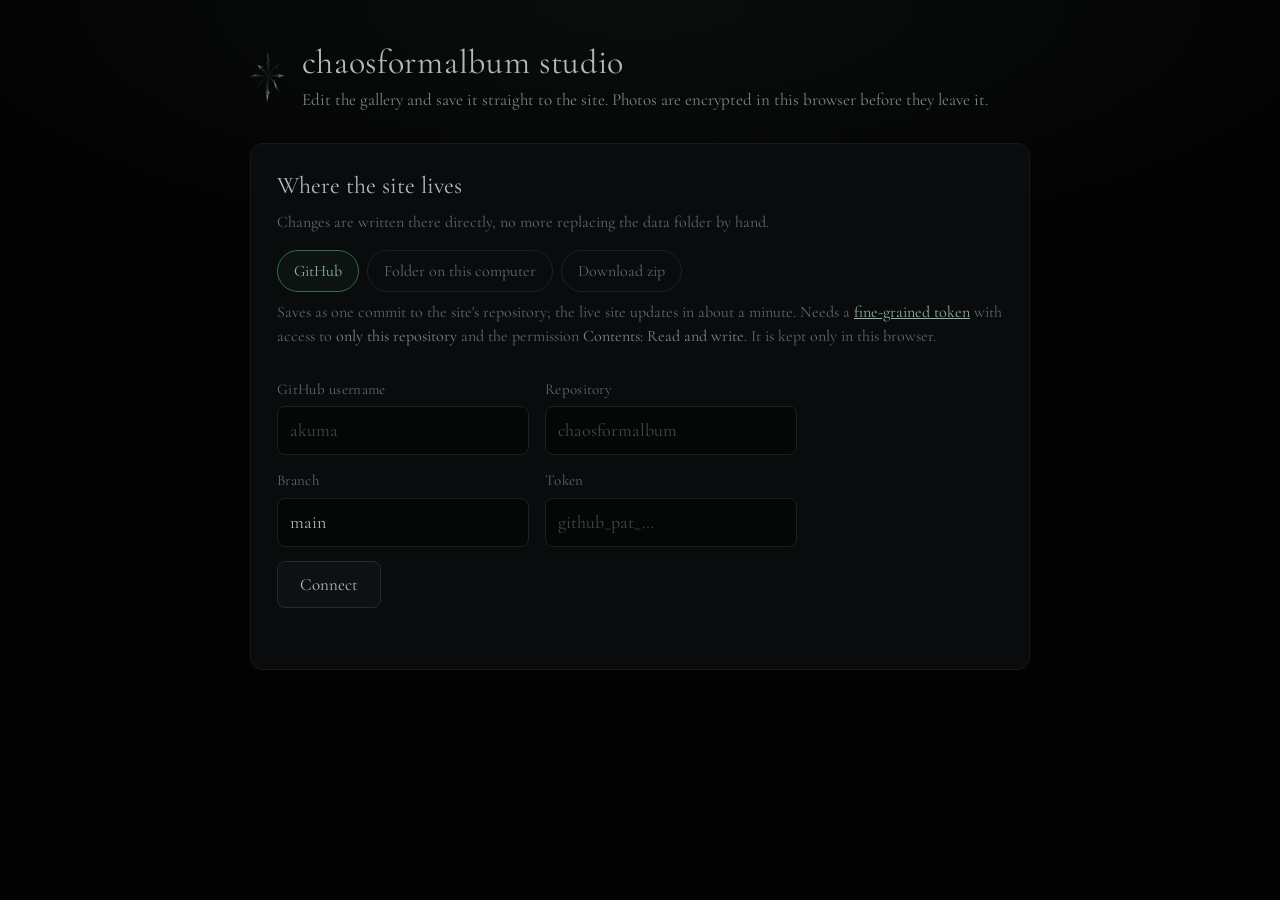
==== tools/builder.html @ 5d789e9f "Add files via upload" ====
<!doctype html>
<html lang="en">
<head>
<meta charset="utf-8">
<meta name="viewport" content="width=device-width, initial-scale=1">
<meta name="robots" content="noindex, nofollow">
<meta name="theme-color" content="#030304">
<title>Studio · chaosformalbum</title>
<link rel="icon" href="../assets/star.svg" type="image/svg+xml">
<!-- site.css нужен только ради шрифта; все цвета конструктора заданы ниже, чтобы фон был тёмным в любом случае -->
<link rel="stylesheet" href="../assets/site.css">
<style>
  :root {
    --void: #030304; --card: #0a0b0c; --card-line: #16181b;
    --field: #050606; --field-line: #1d2023;
    --text: #7f848b; --dim: #62676e; --faint: #44484e; --pale: #b4b8be;
    --moss: #1f4a33; --moss-hi: #2f6b4a; --moss-text: #8fb59e;
    --bad: #b48a8a;
    --serif: "Cormorant Garamond", "Cormorant", "Times New Roman", serif;
    color-scheme: dark;
  }
  *, *::before, *::after { box-sizing: border-box; }
  html { background: var(--void); }
  body {
    margin: 0; padding: 0 16px 140px;
    min-height: 100vh;
    background: radial-gradient(ellipse 80% 40% at 50% 0%, #0b0d0c 0%, var(--void) 70%) var(--void);
    color: var(--text);
    font-family: var(--serif); font-size: 18px; font-weight: 400; line-height: 1.5;
    -webkit-font-smoothing: antialiased;
  }
  button, input, select { font: inherit; color: inherit; }
  [hidden] { display: none !important; }
  .sprite { position: absolute; width: 0; height: 0; overflow: hidden; }
  .wrap { max-width: 780px; margin: 0 auto; }
  a { color: var(--moss-text); }

  .head { display: flex; align-items: center; gap: 16px; padding: 44px 0 30px; }
  .head .star { height: 52px; width: auto; flex: none; }
  h1 { margin: 0; font-weight: 400; font-size: 34px; line-height: 1.1; color: var(--pale); letter-spacing: .02em; }
  .lead { margin: 6px 0 0; font-size: 17px; }

  .step { margin: 0 0 18px; padding: 24px 26px 26px; background: var(--card); border: 1px solid var(--card-line); border-radius: 12px; }
  h2 { display: flex; align-items: center; gap: 12px; margin: 0 0 6px; font-weight: 400; font-size: 24px; color: var(--pale); }
  .num {
    display: inline-grid; place-items: center; flex: none; width: 30px; height: 30px; border-radius: 50%;
    background: rgba(47, 107, 74, .16); border: 1px solid rgba(47, 107, 74, .45); color: var(--moss-text); font-size: 16px; line-height: 1;
  }
  .hint { margin: 0 0 16px; font-size: 16px; color: var(--dim); }
  .hint b { font-weight: 400; color: var(--text); }

  label.f { display: block; font-size: 15px; letter-spacing: .02em; color: var(--dim); margin: 14px 0 6px; }
  input[type=text], input[type=password], select {
    width: 100%; max-width: 380px; padding: 10px 12px;
    background: var(--field); border: 1px solid var(--field-line); border-radius: 8px;
    color: var(--pale); font-size: 18px; transition: border-color .2s, box-shadow .2s;
  }
  select {
    appearance: none; -webkit-appearance: none; cursor: pointer; padding-right: 36px;
    background-image: linear-gradient(45deg, transparent 50%, var(--dim) 50%), linear-gradient(135deg, var(--dim) 50%, transparent 50%);
    background-position: calc(100% - 18px) 55%, calc(100% - 13px) 55%; background-size: 5px 5px; background-repeat: no-repeat;
  }
  input::placeholder { color: var(--faint); }
  input:focus, select:focus { outline: none; border-color: var(--moss-hi); box-shadow: 0 0 0 3px rgba(47, 107, 74, .18); }
  input[type=file] { font-size: 15px; color: var(--dim); max-width: 100%; }
  input[type=file]::file-selector-button {
    margin-right: 12px; padding: 7px 14px; border: 1px solid #24272b; border-radius: 8px;
    background: #0e1011; color: var(--text); font: inherit; cursor: pointer;
  }
  input[type=range] { width: 100%; max-width: 380px; accent-color: var(--moss-hi); }
  .grid2 { display: grid; grid-template-columns: 1fr 1fr; gap: 0 16px; max-width: 520px; }
  .grid2 input { max-width: none; }

  .btn {
    display: inline-block; padding: 10px 22px; border: 1px solid #26292d; border-radius: 8px; background: #0e1011;
    color: var(--pale); font-size: 17px; cursor: pointer; transition: border-color .2s, background .2s;
  }
  .btn:hover { border-color: #3a3e43; background: #131517; }
  .btn:disabled { opacity: .4; cursor: default; }
  .btn--main { background: var(--moss); border-color: var(--moss-hi); color: #d4ded8; }
  .btn--main:hover { background: #24563c; border-color: #3c7f5a; }
  .btn--small { padding: 6px 14px; font-size: 15px; }
  .row { display: flex; gap: 12px; flex-wrap: wrap; align-items: end; margin-top: 14px; }
  .row > .grow { flex: 0 1 380px; min-width: 220px; }
  .row label.f { margin-top: 0; }
  .status { min-height: 1.4em; margin: 12px 0 0; font-size: 16px; color: var(--dim); }
  .status.bad { color: var(--bad); }
  .status.good { color: var(--moss-text); }

  .tabs { display: flex; flex-wrap: wrap; gap: 8px; margin: 4px 0 6px; }
  .tab {
    padding: 8px 16px; border: 1px solid var(--field-line); border-radius: 999px; background: transparent;
    color: var(--dim); font-size: 16px; cursor: pointer;
  }
  .tab[aria-selected="true"] { border-color: var(--moss-hi); color: var(--moss-text); background: rgba(31, 74, 51, .14); }
  .pane { margin-top: 8px; }

  .secret { display: flex; align-items: center; gap: 12px; flex-wrap: wrap; }
  .secret code {
    min-width: 200px; padding: 10px 14px; border: 1px solid var(--field-line); border-radius: 8px; background: var(--field);
    color: var(--pale); font-family: var(--serif); font-size: 20px; letter-spacing: .08em;
  }
  .check { display: inline-flex; align-items: center; gap: 8px; margin-top: 12px; font-size: 15px; color: var(--dim); cursor: pointer; }
  .check input { accent-color: var(--moss-hi); }

  .drop {
    display: grid; place-items: center; min-height: 130px; padding: 20px;
    border: 1px dashed #2a2d31; border-radius: 10px; background: #070808;
    text-align: center; cursor: pointer; color: var(--dim); font-size: 17px;
    transition: border-color .2s, color .2s, background .2s;
  }
  .drop:hover, .drop.is-over { border-color: var(--moss-hi); color: var(--text); background: rgba(31, 74, 51, .08); }
  .drop input { display: none; }

  .list { list-style: none; margin: 8px 0 0; padding: 0; }
  .item { display: grid; grid-template-columns: 72px 1fr auto; gap: 16px; align-items: center; padding: 12px 0; border-bottom: 1px solid #141618; }
  .item:last-child { border-bottom: 0; }
  .item img { width: 72px; height: 72px; object-fit: cover; background: #08090a; display: block; border-radius: 6px; transition: opacity .2s, filter .2s; }
  .item input { max-width: none; }
  .item small { display: block; margin-top: 6px; color: var(--faint); font-size: 14px; }
  .item.is-hidden img { opacity: .3; filter: grayscale(1); }
  .item.is-hidden input { color: var(--faint); }
  .ctrls { display: flex; gap: 6px; }
  .ctrls button {
    width: 36px; height: 36px; padding: 0; border: 1px solid var(--field-line); border-radius: 8px;
    background: #0e1011; color: var(--dim); cursor: pointer; font-size: 15px; line-height: 1;
    display: inline-grid; place-items: center; transition: border-color .2s, color .2s;
  }
  .ctrls button svg { width: 18px; height: 18px; fill: none; stroke: currentColor; stroke-width: 1.5; }
  .ctrls button:hover { border-color: #3a3e43; color: var(--pale); }
  .ctrls button[data-a="vis"][aria-pressed="true"] { color: var(--bad); border-color: #3b2b2b; }
  .ctrls button[data-a="del"]:hover { border-color: #5a3b3b; color: #c49a9a; }
  .ctrls button:disabled { opacity: .25; cursor: default; }
  .empty { margin: 10px 0 0; color: var(--faint); }

  .preview { display: flex; gap: 12px; align-items: center; margin-top: 12px; color: var(--dim); font-size: 15px; }
  .preview img { width: 72px; height: 72px; object-fit: cover; border-radius: 6px; }
  .radios { display: flex; flex-wrap: wrap; gap: 8px 18px; margin-top: 4px; }
  .radios label { display: inline-flex; align-items: center; gap: 8px; cursor: pointer; }
  .radios input { accent-color: var(--moss-hi); }
  .sub { margin-top: 22px; padding-top: 18px; border-top: 1px solid #141618; }
  .sub h3 { margin: 0 0 4px; font-weight: 400; font-size: 19px; color: var(--pale); }

  /* панель сохранения снизу */
  .savebar {
    position: fixed; left: 0; right: 0; bottom: 0; z-index: 50;
    padding: 14px 16px calc(14px + env(safe-area-inset-bottom));
    background: rgba(5, 6, 6, .92); border-top: 1px solid var(--card-line);
    -webkit-backdrop-filter: blur(8px); backdrop-filter: blur(8px);
  }
  .savebar__in { max-width: 780px; margin: 0 auto; display: flex; align-items: center; justify-content: space-between; gap: 16px; }
  .savebar .status { margin: 0; }

  /* проверка скримера */
  .scare { position: fixed; inset: 0; z-index: 100; background: #000; display: none; cursor: pointer; }
  .scare.is-on { display: block; }
  .scare img { width: 100%; height: 100%; object-fit: cover; }

  .fatal { margin: 30vh auto 0; max-width: 34ch; text-align: center; color: var(--text); font-size: 20px; }

  @media (max-width: 560px) {
    .head { padding-top: 28px; }
    .head .star { height: 42px; }
    h1 { font-size: 28px; }
    .step { padding: 20px 18px 22px; }
    .grid2 { grid-template-columns: 1fr; }
    .item { grid-template-columns: 56px 1fr; }
    .item img { width: 56px; height: 56px; }
    .ctrls { grid-column: 1 / -1; justify-content: flex-end; }
  }
</style>
</head>
<body>
<svg class="sprite" aria-hidden="true" focusable="false">
  <defs>
    <path id="star-shape" d="M392 1166C391 1164 391 1159 390 1153C389 1139 386 1116 384 1104C383 1096 383 1094 380 1092C376 1088 376 1088 379 1082C380 1078 381 1077 379 1070C379 1065 377 1059 376 1056C374 1051 374 1051 375 1045C377 1038 377 1033 374 1028C374 1026 373 1023 374 1020C374 1016 374 1014 373 1012C372 1011 372 1008 371 1000C371 988 369 977 365 974C363 972 364 968 366 966C368 963 370 958 370 954C370 951 367 940 365 936C364 935 363 932 363 930C362 926 358 920 355 920C354 919 352 920 350 921C348 922 347 922 346 922C346 921 346 917 347 912C348 907 349 902 348 901C348 899 348 898 351 896C354 893 355 892 354 890C354 888 355 886 356 884C358 882 359 880 359 875C359 872 360 867 361 864C363 858 364 854 361 848C360 844 360 843 361 839C362 835 360 825 357 818C356 816 355 814 356 814C356 813 355 810 353 808C352 805 350 802 349 800C348 798 346 797 345 797C343 798 342 796 342 791C342 788 341 785 341 783C339 779 338 759 339 755C340 752 341 753 343 758C343 760 345 763 346 765C348 767 349 770 350 772C350 776 354 780 356 778C357 777 358 776 358 776C358 775 359 773 361 771C363 769 364 767 363 765C363 763 363 761 364 759C366 757 366 755 365 752C365 750 365 747 366 745C367 742 367 741 366 739C364 736 364 735 365 732C367 727 366 722 364 718C362 715 362 713 366 710C368 709 368 708 368 703C368 700 369 696 370 695C370 694 371 691 371 689C371 687 372 684 372 682C374 678 377 661 378 650C379 645 379 644 377 642C374 640 374 639 377 636C379 633 382 623 382 619C382 617 381 613 381 610C379 605 379 604 381 599C382 596 383 592 383 591C383 587 380 580 379 579C379 579 376 582 373 585C371 588 367 592 365 594C362 596 360 599 358 601C357 603 355 606 353 606C352 607 349 610 347 612C345 615 342 618 341 618C339 619 337 622 335 625C333 628 330 631 327 633C323 635 321 638 319 641C318 644 315 647 313 649C308 653 302 659 299 664C297 666 295 668 293 669C291 669 279 682 277 686C276 687 275 691 273 694C267 703 267 704 269 708C271 713 270 714 267 714C265 714 263 715 262 717C260 718 257 720 255 721C252 722 250 724 248 726C247 728 244 731 242 732C240 733 238 736 237 738C236 740 234 743 231 746C229 748 227 751 227 752C227 753 226 754 225 755C223 757 220 764 220 766C220 768 222 769 224 770C226 772 227 773 227 774C227 775 222 776 219 775C217 774 215 774 213 775C211 776 208 776 206 776C202 776 201 777 198 780C195 782 191 786 188 787C186 789 182 792 181 794C180 796 177 798 175 799C172 801 164 808 150 823C145 828 141 831 141 828C141 828 143 825 144 823C146 820 148 817 149 815C150 812 156 802 160 799C161 798 165 792 168 786C177 768 177 766 178 764C179 763 181 761 182 761C185 760 192 751 194 747C194 746 195 743 196 742C197 740 198 737 199 735C199 731 200 730 202 728C207 724 209 719 209 714C209 710 209 709 213 706C216 704 217 702 217 700C218 698 219 696 220 695C220 694 223 690 225 686C228 680 228 678 227 675C227 671 226 670 222 668C219 666 216 665 215 665C213 665 206 659 206 658C206 656 226 658 231 660C234 660 237 661 238 660C240 660 243 660 245 659C248 659 250 658 252 655C254 653 257 651 259 650C262 650 267 645 272 638C274 636 277 633 278 632C281 632 292 621 292 619C292 619 294 617 295 616C300 613 302 610 302 606C302 603 304 600 307 600C307 600 309 599 311 598C312 596 315 594 318 593C320 592 323 590 323 588C324 586 326 583 329 582C332 579 334 576 335 573C336 569 338 567 342 564C348 559 354 552 352 551C352 550 348 549 343 549C339 548 334 548 333 548C332 547 327 548 323 548C319 549 314 549 312 549C311 549 301 548 290 548C271 549 270 549 267 551C263 553 262 553 258 552C255 552 252 552 250 552C244 554 228 561 222 565C212 572 209 573 209 570C209 569 213 565 218 560C228 549 228 548 214 549C201 549 194 550 190 552C188 552 183 553 180 553C163 552 153 562 158 573C159 575 161 578 161 580C162 582 164 584 164 585C166 587 165 588 162 588C159 587 143 572 143 570C143 569 130 561 128 561C128 561 125 560 122 559C120 558 117 557 115 557C114 558 112 558 111 559C109 559 107 558 105 556C101 553 94 550 88 550C85 550 80 549 76 548C70 547 61 547 42 547C29 547 14 547 11 546C4 546 2 544 6 544C8 543 12 542 16 542C26 540 33 538 37 536C38 535 42 534 44 534C46 533 51 532 53 531C58 529 59 529 66 530C81 531 90 528 101 518C105 514 110 510 112 509C117 507 134 491 134 489C134 488 137 486 142 482C147 478 149 477 150 478C151 479 151 480 149 481C145 486 138 502 139 504C140 505 142 507 144 508C148 510 153 509 159 505C163 502 164 502 168 503C172 503 184 500 186 498C187 498 190 497 192 497C194 496 198 496 200 495C206 494 205 497 197 501C190 505 186 509 186 512C186 515 192 517 198 516C202 516 204 516 209 518C214 520 215 520 221 519C227 518 229 518 235 520C245 522 261 522 268 519C273 517 273 517 276 518C278 520 283 521 288 521C293 522 300 522 304 523C309 523 312 523 316 522C319 520 321 520 324 521C327 522 330 522 342 518C345 518 349 517 351 517C356 517 357 515 355 512C348 504 346 501 342 499C339 497 338 495 338 493C338 492 336 490 333 488C330 486 328 483 328 481C326 476 315 466 310 466C307 465 305 464 304 462C302 460 300 458 298 458C295 456 294 454 296 451C297 449 295 440 292 438C292 437 291 435 290 433C288 428 281 420 276 418C274 417 272 415 271 414C270 409 268 407 264 405C262 403 259 400 258 399C255 394 245 384 242 382C237 381 235 382 232 390C232 393 230 397 229 400C228 402 228 406 228 408C228 413 226 424 224 425C223 426 222 422 222 412C221 401 219 391 217 387C216 386 216 382 215 379C214 376 213 372 212 371C211 369 210 367 210 366C210 365 209 363 208 362C204 358 202 354 202 348C202 343 200 338 194 333C192 331 190 328 189 326C188 321 181 315 177 313C173 312 150 291 150 289C150 288 152 288 153 288C157 287 161 288 166 292C170 295 178 298 182 298C185 298 187 299 189 301C193 304 200 306 206 305C212 304 214 304 216 308C220 312 231 317 239 318C259 320 262 320 269 318C276 316 279 317 288 320C291 321 294 322 296 322C299 322 302 323 305 323C308 324 311 325 314 326C316 327 318 328 318 328C318 329 313 330 310 329C309 329 305 330 300 331C293 333 292 334 289 339C287 342 285 345 284 347C284 350 284 351 290 360C292 361 292 362 291 364C289 367 290 369 298 377C302 380 305 384 305 385C305 387 309 390 312 392C314 392 317 397 317 400C317 402 321 407 325 410C328 412 328 412 331 411C333 410 333 410 335 412C336 413 337 416 337 418C337 420 338 422 340 424C342 427 343 429 343 432C343 436 346 442 348 442C352 442 354 446 354 450C354 454 354 455 361 461C365 464 370 468 371 470C374 475 379 479 380 479C382 477 383 464 382 459C381 454 381 454 382 450C384 448 385 443 385 432C388 390 386 376 379 376C376 376 376 372 382 367C387 361 389 355 389 345C389 341 389 334 389 329C390 317 390 300 390 294C389 289 386 277 384 275C382 273 371 274 367 276C362 278 362 276 365 270C366 267 368 263 369 260C370 258 372 254 373 252C375 249 376 246 376 245C376 244 378 240 380 236C383 230 387 217 387 211C387 209 388 205 388 202C389 198 390 190 390 179C390 162 390 162 388 160C386 158 385 157 383 157C380 157 380 157 380 155C381 154 381 151 382 150C382 148 383 145 384 144C388 140 389 138 389 133C389 131 390 126 390 122C393 111 393 109 392 106C391 103 391 101 392 98C393 95 393 94 392 92C391 89 391 88 392 85C395 80 397 68 398 43C400 19 402 5 403 4C404 4 405 8 406 24C409 52 412 74 415 88C416 92 418 98 418 102C418 106 420 111 421 114C422 118 424 124 424 128C424 134 425 135 428 139C432 143 432 144 432 147C430 154 438 166 447 170C456 175 460 180 469 197C471 201 469 200 464 196C456 189 447 184 445 185C442 187 440 191 440 196C440 199 440 202 439 203C437 207 437 226 439 231C440 234 441 237 440 238C440 242 443 252 445 254C446 255 448 257 450 259C451 261 454 264 456 265C461 267 468 275 466 276C465 276 464 276 462 276C461 275 457 275 453 276C448 276 447 276 444 280C440 284 440 284 440 289C441 292 441 295 440 297C439 299 439 301 440 304C441 308 441 310 439 313C438 317 438 318 439 324C440 330 440 332 438 337C437 340 437 344 437 347C438 350 437 353 437 355C436 357 436 360 437 365C438 371 438 372 436 376C434 380 434 382 433 398C433 408 434 419 434 422C435 426 435 429 434 432C432 436 432 454 433 456C434 456 436 455 437 453C439 452 442 449 444 448C446 447 448 444 450 442C451 440 453 437 455 437C460 435 471 426 472 423C473 422 475 418 477 416C480 414 481 411 482 409C482 405 483 404 488 401C491 400 495 397 497 395C500 392 507 386 512 381C518 376 522 372 523 369C524 367 527 365 536 358C546 351 555 343 555 340C555 339 567 327 569 327C569 327 572 324 576 321C580 318 584 314 585 314C588 312 594 306 594 305C594 301 590 298 584 297C582 297 580 296 580 295C580 294 593 288 601 286C606 284 616 278 622 274C624 272 626 271 627 271C629 271 632 270 634 268C636 266 640 265 641 264C643 264 648 262 654 260C658 257 664 255 665 255C667 254 670 253 673 251C676 249 679 248 679 248C680 248 688 245 696 240C719 230 720 230 706 244C699 251 696 253 693 254C690 255 687 257 684 260C681 263 678 265 677 265C673 265 665 271 665 274C665 276 661 279 660 278C658 277 655 279 653 283C652 285 651 287 648 288C642 291 640 294 639 301C639 306 638 306 636 307C631 308 626 315 627 322C628 326 628 327 625 330C622 334 622 334 622 339C623 344 623 344 620 347C617 350 617 350 616 362C615 371 615 377 616 380C616 382 617 385 617 387C617 388 618 391 618 393C620 398 620 404 619 404C618 404 612 393 610 388C610 387 609 385 607 384C606 383 605 382 605 380C605 378 604 375 601 372C598 369 596 366 595 364C593 362 592 362 588 362C580 363 576 365 568 374C563 380 560 383 557 384C555 384 551 388 547 392C543 396 538 400 535 401C530 404 527 407 525 412C524 414 522 417 519 418C513 422 506 430 506 435C505 438 504 439 499 443C494 446 493 448 492 453C491 455 490 457 488 458C483 461 478 465 477 468C477 469 475 472 473 474C471 478 470 479 470 483C470 486 470 487 464 492C461 495 459 497 459 499C459 500 457 503 455 506C450 512 450 513 456 514C458 514 463 515 466 516C469 516 474 517 478 517C482 517 488 517 492 518C500 518 510 518 515 518C517 518 521 518 524 518C529 519 531 519 534 518C536 517 540 516 541 516C545 516 554 512 554 510C555 507 558 508 565 511C569 514 571 514 574 514C576 513 580 514 584 514C587 515 591 516 591 515C592 515 595 515 598 515C601 515 604 514 606 514C608 513 610 512 612 512C614 512 618 511 621 509C626 506 626 506 630 507C633 508 634 508 637 506C640 504 642 504 646 505C651 505 652 505 655 503C658 501 660 500 661 500C666 500 668 483 664 475C662 471 662 468 663 468C664 468 670 475 673 480C674 482 676 486 676 487C677 488 678 490 678 492C678 493 680 496 681 498C683 500 685 504 685 505C686 506 688 508 690 509C693 510 695 512 696 514C698 518 699 519 702 519C704 519 707 520 709 521C712 523 714 523 717 522C719 522 721 522 723 524C726 526 728 526 733 526C738 526 741 527 744 528C747 529 751 530 754 531C757 532 762 533 766 534C770 535 777 537 782 537C806 539 808 542 786 544C780 544 774 544 772 545C769 546 766 546 765 546C761 544 750 543 746 545C743 546 741 546 738 546C734 545 732 546 728 547C723 549 721 549 718 548C716 547 714 548 711 549C709 549 706 550 704 550C702 550 700 551 698 553C695 555 693 556 692 556C690 556 678 566 678 568C678 569 677 571 675 573C673 576 672 578 672 579C672 580 660 592 655 596C652 598 652 595 656 590C657 588 659 585 659 584C659 584 660 580 662 576C664 569 664 568 663 565C660 560 656 558 646 558C632 557 627 560 629 569C630 574 628 573 622 566C618 561 616 560 613 559C611 559 608 558 606 557C603 555 601 554 590 554C578 554 570 553 566 551C564 550 559 550 551 549C544 549 537 549 535 548C533 547 509 547 480 547C469 547 453 548 450 550C447 551 448 554 452 560C454 562 456 566 456 567C457 570 459 572 461 574C464 576 466 579 467 581C468 583 470 585 473 586C476 588 478 590 479 592C480 594 483 597 487 600C495 605 501 610 504 615C505 617 507 619 509 620C511 622 516 625 520 628C528 633 529 633 533 633C535 632 537 633 538 633C540 634 543 632 543 629C543 628 542 624 541 621C540 618 539 614 539 614C540 612 546 618 546 619C546 620 547 622 549 624C551 626 552 628 552 629C552 630 553 631 554 633C556 635 556 636 556 641C557 649 558 658 560 659C562 661 561 665 559 665C558 666 558 667 558 669C559 671 559 675 560 678C560 681 562 684 563 686C565 687 566 690 567 692C568 694 570 697 571 699C573 700 575 703 575 704C576 706 579 708 582 710C589 715 589 715 588 719C587 728 588 736 591 741C592 744 594 749 594 751C595 756 601 768 604 772C606 773 607 776 607 777C608 782 623 794 626 792C628 792 631 794 631 796C631 799 634 802 640 805C646 808 648 811 643 811C642 811 640 811 639 811C637 811 637 815 639 821C642 830 644 836 644 840C645 842 646 845 648 847C650 848 651 851 651 852C651 854 655 861 658 864C659 866 660 868 660 869C660 870 661 873 663 875C665 877 667 881 668 884C668 886 670 889 670 890C672 892 678 905 678 908C678 911 674 907 668 897C666 895 664 892 662 891C660 890 658 887 657 884C656 882 653 880 652 878C650 877 648 875 648 875C648 873 634 861 632 861C630 861 628 860 627 856C626 854 624 852 622 850C620 849 619 848 619 846C619 843 605 830 600 829C599 828 595 826 592 824C590 822 587 820 586 820C583 819 576 823 571 828C565 835 565 832 570 818C572 812 571 789 568 783C567 781 566 777 566 774C566 769 565 767 564 764C562 762 561 759 561 757C561 752 559 748 556 746C553 743 551 738 551 734C551 730 546 718 543 715C539 710 537 706 537 703C537 699 535 694 532 690C531 688 529 685 528 683C527 679 519 672 516 672C514 672 512 670 511 665C511 662 510 660 507 658C506 657 503 653 501 651C499 648 496 645 494 644C492 643 490 640 490 639C489 637 487 635 485 634C483 632 480 629 478 626C476 624 474 622 472 622C471 621 469 621 468 620C466 620 464 619 463 616C462 614 460 612 459 611C458 611 455 609 453 607C451 605 449 604 448 604C446 604 444 603 441 601C438 598 432 594 430 594C430 594 428 597 427 601C425 607 425 608 426 613C428 617 428 618 427 620C424 624 423 636 423 650C423 658 423 666 423 668C423 671 423 675 424 678C425 682 425 684 424 687C422 690 422 692 423 694C424 696 423 698 422 700C421 704 421 705 422 709C423 713 423 714 421 717C420 720 420 722 421 725C422 728 422 730 421 732C420 735 420 737 422 742C422 746 423 752 423 754C423 757 424 762 425 764C426 769 426 769 424 772C421 776 419 785 420 789C420 791 420 796 421 800C421 814 422 821 424 827C425 832 425 833 424 838C422 843 422 863 424 868C425 870 425 873 425 876C425 881 427 890 429 893C430 895 431 897 432 899C433 901 434 904 436 904C438 906 438 907 438 910C437 912 438 916 438 920C439 925 440 926 445 932C448 935 451 939 451 939C451 941 447 940 443 938C441 937 439 936 438 936C437 936 436 935 434 934C433 932 427 931 424 933C417 935 411 964 416 969C417 972 417 975 416 977C415 978 414 980 413 982C412 985 411 988 410 990C408 996 407 1026 408 1028C409 1028 413 1026 417 1022C419 1020 421 1019 422 1019C422 1020 420 1024 418 1028C416 1033 412 1040 409 1045C406 1051 405 1054 405 1057C405 1060 404 1063 404 1064C403 1066 403 1067 403 1071C404 1075 404 1078 403 1081C402 1083 402 1087 402 1090C402 1093 402 1096 401 1098C400 1099 400 1106 399 1113C398 1129 396 1146 395 1158C394 1168 392 1171 392 1166Z"/>
    <linearGradient id="chrome" x1="0" y1="0" x2="1" y2="1">
      <stop offset="0"    stop-color="#0b0c0d"/>
      <stop offset=".18"  stop-color="#1c1e21"/>
      <stop offset=".27"  stop-color="#6c7178"/>
      <stop offset=".31"  stop-color="#24272a"/>
      <stop offset=".46"  stop-color="#0e0f11"/>
      <stop offset=".60"  stop-color="#202326"/>
      <stop offset=".68"  stop-color="#7a7f86"/>
      <stop offset=".72"  stop-color="#26292c"/>
      <stop offset=".88"  stop-color="#121315"/>
      <stop offset="1"    stop-color="#060607"/>
    </linearGradient>
  </defs>
</svg>

<div class="wrap" id="app">
  <header class="head">
    <svg class="star" viewBox="0 0 805 1172" aria-hidden="true"><use href="#star-shape" fill="url(#chrome)"/></svg>
    <div>
      <h1>chaosformalbum studio</h1>
      <p class="lead">Edit the gallery and save it straight to the site. Photos are encrypted in this browser before they leave it.</p>
    </div>
  </header>

  <!-- ПОДКЛЮЧЕНИЕ: куда сохранять -->
  <section class="step" id="connect">
    <h2>Where the site lives</h2>
    <p class="hint">Changes are written there directly, no more replacing the data folder by hand.</p>
    <div class="tabs" role="tablist">
      <button class="tab" role="tab" type="button" data-src="github" aria-selected="true">GitHub</button>
      <button class="tab" role="tab" type="button" data-src="folder" aria-selected="false">Folder on this computer</button>
      <button class="tab" role="tab" type="button" data-src="zip" aria-selected="false">Download zip</button>
    </div>

    <div class="pane" id="pane-github">
      <p class="hint">Saves as one commit to the site's repository; the live site updates in about a minute.
        Needs a <a href="https://github.com/settings/personal-access-tokens/new" target="_blank" rel="noopener">fine-grained token</a>
        with access to <b>only this repository</b> and the permission <b>Contents: Read and write</b>. It is kept only in this browser.</p>
      <div class="grid2">
        <div><label class="f" for="gh-owner">GitHub username</label><input type="text" id="gh-owner" autocomplete="off" spellcheck="false" placeholder="akuma"></div>
        <div><label class="f" for="gh-repo">Repository</label><input type="text" id="gh-repo" autocomplete="off" spellcheck="false" placeholder="chaosformalbum"></div>
        <div><label class="f" for="gh-branch">Branch</label><input type="text" id="gh-branch" autocomplete="off" spellcheck="false" value="main"></div>
        <div><label class="f" for="gh-token">Token</label><input type="password" id="gh-token" autocomplete="off" spellcheck="false" placeholder="github_pat_…"></div>
      </div>
      <div class="row"><button class="btn" type="button" id="gh-connect">Connect</button>
        <button class="btn btn--small" type="button" id="gh-forget" hidden>Forget token</button></div>
    </div>

    <div class="pane" id="pane-folder" hidden>
      <p class="hint">Pick the site folder (the one with <b>index.html</b> inside). Works in Chrome and Edge.
        The files change on this computer; upload them to GitHub afterwards if the site is published.</p>
      <div class="row"><button class="btn" type="button" id="dir-pick">Choose site folder</button></div>
    </div>

    <div class="pane" id="pane-zip" hidden>
      <p class="hint">The old way: saving downloads <b>data.zip</b>; unzip it and replace the <b>data</b> folder of the site with it.</p>
      <div class="row"><button class="btn" type="button" id="zip-use">Use this mode</button></div>
    </div>

    <p class="status" id="connect-status" role="status"></p>
  </section>

  <!-- ВХОД -->
  <section class="step" id="unlock" hidden>
    <h2>Open the gallery</h2>
    <p class="hint" id="unlock-hint">Enter the site password.</p>
    <form class="row" id="unlock-form">
      <div class="grow"><label class="f" for="unlock-pw">Password</label><input type="password" id="unlock-pw" autocomplete="current-password"></div>
      <button class="btn btn--main" type="submit" id="unlock-btn">Open</button>
    </form>
    <label class="check"><input type="checkbox" id="remember" checked> Remember the password in this browser</label>
    <p class="status" id="unlock-status" role="status"></p>
  </section>

  <div id="editors" hidden>
    <!-- 1. ТЕКУЩИЙ ПАРОЛЬ -->
    <section class="step">
      <h2><span class="num">1</span>Current password</h2>
      <div class="secret">
        <code id="pw-show">••••••</code>
        <button class="btn btn--small" type="button" id="pw-toggle">Show</button>
      </div>
      <p class="status" id="pw-pending"></p>
    </section>

    <!-- 2. СМЕНА ПАРОЛЯ -->
    <section class="step">
      <h2><span class="num">2</span>Change password</h2>
      <p class="hint">Letter case does not matter. A longer password (3–4 words) is much harder to guess.</p>
      <div class="grid2">
        <div><label class="f" for="pw1">New password</label><input type="password" id="pw1" autocomplete="new-password"></div>
        <div><label class="f" for="pw2">Repeat</label><input type="password" id="pw2" autocomplete="new-password"></div>
      </div>
      <div class="row"><button class="btn" type="button" id="pw-set">Use new password</button></div>
      <p class="status" id="pw-status" role="status"></p>
    </section>

    <!-- 3. ФОТО -->
    <section class="step">
      <h2><span class="num">3</span>Photos</h2>
      <p class="hint">Top to bottom, as on the site. Quotes around titles are added by the site. Hidden photos stay stored but are not shown.</p>
      <ul class="list" id="list"></ul>
      <p class="empty" id="empty">No photos yet.</p>
    </section>

    <!-- 4. ДОБАВИТЬ -->
    <section class="step">
      <h2><span class="num">4</span>Add photos</h2>
      <p class="hint">New photos go to the end of the list. Phone model, GPS and other hidden data are removed from them.</p>
      <label class="drop" id="drop">
        <input type="file" id="files" accept="image/jpeg,image/png,image/webp,image/gif" multiple>
        <span>Drop photos here or click to choose</span>
      </label>
      <p class="status" id="add-status" role="status"></p>
    </section>

    <!-- 5. СКРИМЕР -->
    <section class="step">
      <h2><span class="num">5</span>Screamer</h2>
      <p class="hint">What happens when someone presses the star in the corner.</p>

      <h3 class="visually-hidden">Image</h3>
      <label class="f" for="scare-mode">Image</label>
      <select id="scare-mode"></select>
      <div id="scare-file-wrap" hidden>
        <label class="f" for="scare-file">Separate image (not shown in the gallery)</label>
        <input type="file" id="scare-file" accept="image/jpeg,image/png,image/webp,image/gif">
      </div>
      <div class="preview" id="scare-preview" hidden><img alt=""><span></span></div>

      <div class="sub">
        <h3>Sound</h3>
        <div class="radios" role="radiogroup" aria-label="Sound">
          <label><input type="radio" name="snd" value="generated"> Built-in scream</label>
          <label><input type="radio" name="snd" value="file"> My own file</label>
          <label><input type="radio" name="snd" value="off"> Silent</label>
        </div>
        <div id="snd-file-wrap" hidden>
          <label class="f" for="snd-file">Sound file (mp3, wav, m4a, ogg)</label>
          <input type="file" id="snd-file" accept="audio/*">
          <p class="status" id="snd-name"></p>
        </div>
        <label class="f" for="vol">Volume <span id="vol-val"></span></label>
        <input type="range" id="vol" min="0" max="100" step="1">
        <div class="row"><button class="btn" type="button" id="scare-test">Test screamer</button></div>
      </div>
    </section>
  </div>
</div>

<div class="savebar" id="savebar" hidden>
  <div class="savebar__in">
    <p class="status" id="save-status" role="status">No changes.</p>
    <button class="btn btn--main" type="button" id="save" disabled>Save to site</button>
  </div>
</div>

<div class="scare" id="scare" aria-hidden="true"><img alt=""></div>

<script src="../assets/lock.js"></script>
<script src="../assets/scream.js"></script>
<script src="jszip.min.js"></script>
<script>
(function () {
  "use strict";
  var $ = function (id) { return document.getElementById(id); };
  var enc = new TextEncoder(), dec = new TextDecoder();
  var uidSeq = 0;

  if (!window.Lock || !window.JSZip) {
    $("app").innerHTML = '<p class="fatal">Open this file in a browser (double-click it in Finder), not in a preview. It has to stay in the <b>tools</b> folder of the site.</p>';
    return;
  }
  if (!Lock.supported()) {
    $("app").innerHTML = '<p class="fatal">This browser cannot encrypt. Use a recent Chrome, Edge, Firefox or Safari.</p>';
    return;
  }

  /* ================= состояние ================= */
  var S = {
    source: null,
    key: null, salt: null, iter: Lock.ITER,
    password: "", newPassword: null,
    items: [],                // {uid, id, title, hidden, w, h, type, glow, bytes, url, dirty}
    scareMode: "none",        // "none" | "uid:<n>" | "file"
    scareFile: null,          // отдельная картинка скримера (такой же объект, как фото)
    sound: { mode: "generated", file: null },  // file: {id, type, name, bytes, url, dirty}
    volume: 0.85,
    dirty: false
  };

  function store(k, v) { try { if (v == null) localStorage.removeItem(k); else localStorage.setItem(k, v); } catch (e) { /* нет хранилища */ } }
  function recall(k) { try { return localStorage.getItem(k); } catch (e) { return null; } }

  function say(id, text, kind) { var el = $(id); el.textContent = text || ""; el.className = "status" + (kind ? " " + kind : ""); }

  function newId() {
    var a = crypto.getRandomValues(new Uint8Array(6));
    return Array.prototype.map.call(a, function (x) { return ("0" + x.toString(16)).slice(-2); }).join("");
  }

  // Файлы data/*.js — это «window.X = {json};». Достаём json после последнего « = ».
  function parseAssigned(text) {
    var i = text.lastIndexOf(" = ");
    if (i < 0) throw new Error("Unexpected file format");
    return JSON.parse(text.slice(i + 3).trim().replace(/;$/, ""));
  }
  function catalogText(obj) { return "window.TRASH_CATALOG = " + JSON.stringify(obj) + ";\n"; }
  function mediaText(id, box) { return '(window.TRASH_MEDIA = window.TRASH_MEDIA || {})["' + id + '"] = ' + JSON.stringify(box) + ";\n"; }

  /* ================= источники: куда сохранять ================= */

  // GitHub: чтение через contents API, запись одним коммитом через git data API
  function GitHubSource(cfg) {
    var base = "https://api.github.com/repos/" + encodeURIComponent(cfg.owner) + "/" + encodeURIComponent(cfg.repo);
    function api(path, opts) {
      opts = opts || {};
      var headers = { "Authorization": "Bearer " + cfg.token, "Accept": opts.accept || "application/vnd.github+json", "X-GitHub-Api-Version": "2022-11-28" };
      if (opts.body) headers["Content-Type"] = "application/json";
      return fetch(base + path, { method: opts.method || "GET", headers: headers, body: opts.body ? JSON.stringify(opts.body) : undefined, cache: "no-store" })
        .then(function (r) {
          if (opts.allow404 && r.status === 404) return null;
          if (!r.ok) {
            return r.text().then(function (t) {
              var msg = "GitHub " + r.status;
              try { msg += ": " + JSON.parse(t).message; } catch (e) { /* не json */ }
              var err = new Error(msg); err.status = r.status; throw err;
            });
          }
          return opts.raw ? r.text() : r.json();
        });
    }
    function path(p) { return p.split("/").map(encodeURIComponent).join("/"); }
    var ref = "heads/" + cfg.branch;
    return {
      kind: "github",
      label: cfg.owner + "/" + cfg.repo + " · " + cfg.branch,
      check: function () {
        return api("").then(function (repo) {
          if (repo.permissions && !repo.permissions.push) throw new Error("The token can read this repository but cannot write to it.");
          return api("/git/ref/" + ref);
        });
      },
      read: function (p) { return api("/contents/" + path(p) + "?ref=" + encodeURIComponent(cfg.branch), { accept: "application/vnd.github.raw+json", raw: true, allow404: true }); },
      listMedia: function () {
        return api("/git/ref/" + ref)
          .then(function (r) { return api("/git/commits/" + r.object.sha); })
          .then(function (c) { return api("/git/trees/" + c.tree.sha + "?recursive=1"); })
          .then(function (t) {
            return t.tree.filter(function (e) { return e.type === "blob" && /^data\/m\/[^/]+\.js$/.test(e.path); })
              .map(function (e) { return e.path.slice(7, -3); });
          });
      },
      write: function (changes, progress) {
        var paths = Object.keys(changes), head, tree = [];
        return api("/git/ref/" + ref)
          .then(function (r) { head = r.object.sha; return api("/git/commits/" + head); })
          .then(function (commit) {
            var baseTree = commit.tree.sha, n = 0;
            return paths.reduce(function (p, fp) {
              return p.then(function () {
                if (changes[fp] === null) { tree.push({ path: fp, mode: "100644", type: "blob", sha: null }); return; }
                progress("Uploading " + (++n) + " of " + paths.filter(function (x) { return changes[x] !== null; }).length + "…");
                return api("/git/blobs", { method: "POST", body: { content: changes[fp], encoding: "utf-8" } })
                  .then(function (b) { tree.push({ path: fp, mode: "100644", type: "blob", sha: b.sha }); });
              });
            }, Promise.resolve()).then(function () {
              progress("Committing…");
              return api("/git/trees", { method: "POST", body: { base_tree: baseTree, tree: tree } });
            });
          })
          .then(function (t) { return api("/git/commits", { method: "POST", body: { message: "Update gallery (studio)", tree: t.sha, parents: [head] } }); })
          .then(function (c) { return api("/git/refs/" + ref, { method: "PATCH", body: { sha: c.sha } }); })
          .then(function () { return "Saved to GitHub. The site updates in about a minute."; });
      }
    };
  }

  // Папка на компьютере (File System Access API, Chrome/Edge)
  function FolderSource(root) {
    function dirOf(parts, create) {
      return parts.reduce(function (p, name) {
        return p.then(function (d) { return d.getDirectoryHandle(name, { create: create }); });
      }, Promise.resolve(root));
    }
    function split(p) { var a = p.split("/"); return { dir: a.slice(0, -1), name: a[a.length - 1] }; }
    return {
      kind: "folder",
      label: "folder “" + root.name + "”",
      check: function () {
        return root.getFileHandle("index.html").catch(function () {
          throw new Error("This folder has no index.html. Choose the site folder itself.");
        });
      },
      read: function (p) {
        var s = split(p);
        return dirOf(s.dir, false)
          .then(function (d) { return d.getFileHandle(s.name); })
          .then(function (f) { return f.getFile(); })
          .then(function (f) { return f.text(); })
          .catch(function (err) { if (err && err.name === "NotFoundError") return null; throw err; });
      },
      listMedia: function () {
        return dirOf(["data", "m"], true).then(function (d) {
          var out = [], it = d.keys();
          function next() {
            return it.next().then(function (r) {
              if (r.done) return out;
              if (/\.js$/.test(r.value)) out.push(r.value.slice(0, -3));
              return next();
            });
          }
          return next();
        });
      },
      write: function (changes, progress) {
        var paths = Object.keys(changes);
        // сначала файлы фото, потом каталог, в конце удаления
        paths.sort(function (a, b) {
          function rank(p) { return changes[p] === null ? 2 : p === "data/catalog.js" ? 1 : 0; }
          return rank(a) - rank(b);
        });
        var n = 0;
        return paths.reduce(function (p, fp) {
          return p.then(function () {
            var s = split(fp);
            progress("Writing " + (++n) + " of " + paths.length + "…");
            return dirOf(s.dir, true).then(function (d) {
              if (changes[fp] === null) return d.removeEntry(s.name).catch(function () {});
              return d.getFileHandle(s.name, { create: true })
                .then(function (f) { return f.createWritable(); })
                .then(function (w) { return w.write(changes[fp]).then(function () { return w.close(); }); });
            });
          });
        }, Promise.resolve()).then(function () { return "Saved to the folder. Upload the changed files to GitHub to publish them."; });
      }
    };
  }

  // Без подключения: читаем ../data, сохранение скачивает data.zip целиком
  function ZipSource() {
    return {
      kind: "zip",
      label: "download mode",
      full: true,
      check: function () { return Promise.resolve(); },
      read: function (p) {
        if (p === "data/catalog.js") {
          delete window.TRASH_CATALOG;
          return Lock.loadScript("../" + p).then(function () {
            return window.TRASH_CATALOG ? catalogText(window.TRASH_CATALOG) : null;
          }).catch(function () { return null; });
        }
        var id = p.slice(7, -3);
        return Lock.loadScript("../" + p).then(function () {
          var box = (window.TRASH_MEDIA || {})[id];
          if (!box) return null;
          delete window.TRASH_MEDIA[id];
          return mediaText(id, box);
        });
      },
      listMedia: function () { return Promise.resolve([]); },
      write: function (changes) {
        var zip = new JSZip();
        Object.keys(changes).forEach(function (p) { if (changes[p] !== null) zip.file(p, changes[p]); });
        return zip.generateAsync({ type: "blob", compression: "STORE" }).then(function (blob) {
          var a = document.createElement("a");
          a.href = URL.createObjectURL(blob);
          a.download = "data.zip";
          document.body.appendChild(a);
          a.click();
          setTimeout(function () { URL.revokeObjectURL(a.href); a.remove(); }, 4000);
          return "data.zip downloaded. Replace the site's data folder with the one inside.";
        });
      }
    };
  }

  /* ---- хранение папки между запусками (IndexedDB) ---- */
  function idb(mode, fn) {
    return new Promise(function (res, rej) {
      var rq = indexedDB.open("chaosformalbum-studio", 1);
      rq.onupgradeneeded = function () { rq.result.createObjectStore("kv"); };
      rq.onerror = function () { rej(rq.error); };
      rq.onsuccess = function () {
        var tx = rq.result.transaction("kv", mode), r = fn(tx.objectStore("kv"));
        tx.oncomplete = function () { res(r && r.result); };
        tx.onerror = function () { rej(tx.error); };
      };
    });
  }
  function saveDir(h) { return idb("readwrite", function (s) { return s.put(h, "dir"); }).catch(function () {}); }
  function loadDir() { return idb("readonly", function (s) { return s.get("dir"); }).catch(function () { return null; }); }

  /* ================= подключение ================= */
  var tabs = document.querySelectorAll(".tab");
  function pickTab(name) {
    Array.prototype.forEach.call(tabs, function (t) { t.setAttribute("aria-selected", String(t.getAttribute("data-src") === name)); });
    ["github", "folder", "zip"].forEach(function (n) { $("pane-" + n).hidden = n !== name; });
    store("cfa.mode", name);
  }
  Array.prototype.forEach.call(tabs, function (t) {
    t.addEventListener("click", function () { pickTab(t.getAttribute("data-src")); });
  });

  function connected(src) {
    if (S.dirty && !confirm("You have unsaved changes. Switch anyway?")) return;
    S.source = src;
    say("connect-status", "Connected: " + src.label, "good");
    $("unlock").hidden = false;
    $("editors").hidden = true;
    $("savebar").hidden = true;
    S.dirty = false;
    var pw = recall("cfa.pw");
    if (pw && !$("unlock-pw").value) $("unlock-pw").value = pw;
    $("remember").checked = pw !== null || recall("cfa.remember") !== "0";
    if (pw) unlock(pw); else $("unlock-pw").focus();
  }

  // GitHub
  var gh = { owner: recall("cfa.gh.owner") || "", repo: recall("cfa.gh.repo") || "", branch: recall("cfa.gh.branch") || "main", token: recall("cfa.gh.token") || "" };
  $("gh-owner").value = gh.owner; $("gh-repo").value = gh.repo; $("gh-branch").value = gh.branch; $("gh-token").value = gh.token;
  $("gh-forget").hidden = !gh.token;
  function connectGitHub() {
    var cfg = {
      owner: $("gh-owner").value.trim(), repo: $("gh-repo").value.trim(),
      branch: $("gh-branch").value.trim() || "main", token: $("gh-token").value.trim()
    };
    if (!cfg.owner || !cfg.repo || !cfg.token) { say("connect-status", "Fill in username, repository and token.", "bad"); return; }
    var src = GitHubSource(cfg);
    $("gh-connect").disabled = true;
    say("connect-status", "Connecting…");
    src.check().then(function () {
      store("cfa.gh.owner", cfg.owner); store("cfa.gh.repo", cfg.repo); store("cfa.gh.branch", cfg.branch); store("cfa.gh.token", cfg.token);
      $("gh-forget").hidden = false;
      connected(src);
    }).catch(function (err) {
      var m = err.status === 401 ? "The token was not accepted." :
              err.status === 404 ? "Repository or branch not found (or the token has no access to it)." : err.message;
      say("connect-status", m, "bad");
    }).then(function () { $("gh-connect").disabled = false; });
  }
  $("gh-connect").addEventListener("click", connectGitHub);
  $("gh-forget").addEventListener("click", function () {
    store("cfa.gh.token", null); $("gh-token").value = ""; $("gh-forget").hidden = true;
    say("connect-status", "Token removed from this browser.");
  });

  // Папка
  if (!window.showDirectoryPicker) {
    $("dir-pick").disabled = true;
    $("pane-folder").querySelector(".hint").insertAdjacentHTML("beforeend", " <b>This browser does not support it.</b>");
  }
  function useDir(h) {
    var src = FolderSource(h);
    return src.check().then(function () { saveDir(h); connected(src); })
      .catch(function (err) { say("connect-status", err.message, "bad"); });
  }
  $("dir-pick").addEventListener("click", function () {
    loadDir().then(function (old) {
      // уже выбранная раньше папка: достаточно снова дать доступ
      if (old && old.requestPermission) {
        return old.requestPermission({ mode: "readwrite" }).then(function (st) {
          if (st === "granted" && confirm("Use the folder “" + old.name + "” again?")) return useDir(old);
          return window.showDirectoryPicker({ mode: "readwrite", id: "chaosformalbum" }).then(useDir);
        });
      }
      return window.showDirectoryPicker({ mode: "readwrite", id: "chaosformalbum" }).then(useDir);
    }).catch(function (err) { if (err && err.name !== "AbortError") say("connect-status", err.message, "bad"); });
  });

  // zip
  $("zip-use").addEventListener("click", function () { connected(ZipSource()); });

  /* ================= открыть галерею ================= */
  function loadBox(id) {
    return S.source.read("data/m/" + id + ".js").then(function (t) {
      if (t == null) throw new Error("Missing file data/m/" + id + ".js");
      return Lock.open(S.key, parseAssigned(t));
    });
  }

  function unlock(pw) {
    var src = S.source;
    say("unlock-status", "Opening…");
    $("unlock-btn").disabled = true;
    return src.read("data/catalog.js").then(function (text) {
      if (text == null) {
        // галереи ещё нет: этот пароль станет первым
        S.salt = crypto.getRandomValues(new Uint8Array(16));
        S.iter = Lock.ITER;
        return Lock.derive(pw, S.salt, S.iter).then(function (k) { S.key = k; return { v: 2, items: [] }; });
      }
      var cat = parseAssigned(text);
      S.salt = Lock.fromB64(cat.salt);
      S.iter = cat.iter || Lock.ITER;
      return Lock.derive(pw, S.salt, S.iter).then(function (k) {
        S.key = k;
        return Lock.open(k, cat.box).then(function (b) { return JSON.parse(dec.decode(b)); });
      });
    }).then(function (data) {
      var list = data.items || [], loaded = [], n = 0;
      return list.reduce(function (p, m) {
        return p.then(function () {
          say("unlock-status", "Decrypting photo " + (++n) + " of " + list.length + "…");
          return loadBox(m.id).then(function (bytes) {
            return prepare(bytes, m.type, m.title || "", m).then(function (it) {
              it.id = m.id; it.hidden = !!m.hidden; it.dirty = false; loaded.push(it);
            });
          });
        });
      }, Promise.resolve()).then(function () {
        S.items = loaded;
        S.scareMode = "none"; S.scareFile = null;
        S.volume = typeof data.volume === "number" ? data.volume : 0.85;
        S.sound = { mode: (data.sound && data.sound.mode) || "generated", file: null };
        var jobs = [];
        var sc = data.screamer;
        if (sc) {
          var same = loaded.filter(function (it) { return it.id === sc.id; })[0];
          if (same) S.scareMode = "uid:" + same.uid;
          else jobs.push(loadBox(sc.id).then(function (bytes) {
            return prepare(bytes, sc.type, "", sc).then(function (it) { it.id = sc.id; it.dirty = false; S.scareFile = it; S.scareMode = "file"; });
          }));
        }
        var snd = data.sound;
        if (snd && snd.mode === "file" && snd.id) {
          jobs.push(loadBox(snd.id).then(function (bytes) {
            S.sound.file = { id: snd.id, type: snd.type, name: snd.name || "sound", bytes: bytes, url: URL.createObjectURL(new Blob([bytes], { type: snd.type })), dirty: false };
          }));
        }
        return Promise.all(jobs).then(function () { return list.length; });
      });
    }).then(function (count) {
      S.password = pw; S.newPassword = null;
      store("cfa.remember", $("remember").checked ? "1" : "0");
      store("cfa.pw", $("remember").checked ? pw : null);
      say("unlock-status", count ? "Opened: " + count + " photos." : "No gallery here yet. This password will be used for the new one.", "good");
      $("editors").hidden = false;
      $("savebar").hidden = false;
      setDirty(false);
      drawAll();
    }).catch(function (err) {
      if (err && err.name === "OperationError") { say("unlock-status", "Wrong password.", "bad"); store("cfa.pw", null); }
      else { console.error(err); say("unlock-status", "Could not open the gallery: " + (err && err.message || err), "bad"); }
    }).then(function () { $("unlock-btn").disabled = false; });
  }
  $("unlock-form").addEventListener("submit", function (e) {
    e.preventDefault();
    var pw = $("unlock-pw").value;
    if (!pw.trim()) { $("unlock-pw").focus(); return; }
    if (S.dirty && !confirm("Discard unsaved changes and reopen?")) return;
    unlock(pw);
  });

  /* ================= изменения ================= */
  function setDirty(v) {
    S.dirty = v;
    $("save").disabled = !v;
    if (v) say("save-status", "Unsaved changes.");
  }
  window.addEventListener("beforeunload", function (e) { if (S.dirty) { e.preventDefault(); e.returnValue = ""; } });

  function drawAll() { drawPassword(); drawList(); drawScare(); }

  /* ---- 1. текущий пароль ---- */
  var pwVisible = false;
  function drawPassword() {
    $("pw-show").textContent = pwVisible ? S.password : "••••••";
    $("pw-toggle").textContent = pwVisible ? "Hide" : "Show";
    say("pw-pending", S.newPassword ? "A new password is set and will apply when you save." : "");
  }
  $("pw-toggle").addEventListener("click", function () { pwVisible = !pwVisible; drawPassword(); });

  /* ---- 2. смена пароля ---- */
  $("pw-set").addEventListener("click", function () {
    var a = $("pw1").value, b = $("pw2").value;
    if (!a.trim()) { say("pw-status", "Type the new password.", "bad"); $("pw1").focus(); return; }
    if (a.trim().toLowerCase() !== b.trim().toLowerCase()) { say("pw-status", "The passwords do not match.", "bad"); $("pw2").focus(); return; }
    if (a.trim().toLowerCase() === S.password.trim().toLowerCase()) { say("pw-status", "That is the current password.", "bad"); return; }
    S.newPassword = a;
    $("pw1").value = ""; $("pw2").value = "";
    say("pw-status", "Done. Press “Save to site” to apply it.", "good");
    setDirty(true);
    drawPassword();
  });

  /* ---- 3. список фото ---- */
  var EYE = '<svg viewBox="0 0 24 24"><path d="M2 12s3.6-7 10-7 10 7 10 7-3.6 7-10 7S2 12 2 12z"/><circle cx="12" cy="12" r="3"/></svg>';
  var EYE_OFF = '<svg viewBox="0 0 24 24"><path d="M3 3l18 18"/><path d="M10.6 5.1A10 10 0 0 1 12 5c6.4 0 10 7 10 7a17 17 0 0 1-3 3.8M6.3 6.3A17 17 0 0 0 2 12s3.6 7 10 7a9.6 9.6 0 0 0 4.4-1"/><path d="M9.9 9.9a3 3 0 0 0 4.2 4.2"/></svg>';

  function drawList() {
    var list = $("list");
    list.innerHTML = "";
    $("empty").hidden = S.items.length > 0;
    S.items.forEach(function (it, i) {
      var li = document.createElement("li");
      li.className = "item" + (it.hidden ? " is-hidden" : "");
      li.innerHTML =
        '<img alt="">' +
        '<div><input type="text" placeholder="Title (optional)"><small></small></div>' +
        '<div class="ctrls">' +
        '<button type="button" data-a="up" aria-label="Move up">↑</button>' +
        '<button type="button" data-a="down" aria-label="Move down">↓</button>' +
        '<button type="button" data-a="vis"></button>' +
        '<button type="button" data-a="del" aria-label="Delete">✕</button></div>';
      li.querySelector("img").src = it.url;
      var inp = li.querySelector("input");
      inp.value = it.title;
      inp.setAttribute("aria-label", "Title of photo " + (i + 1));
      inp.addEventListener("input", function () { it.title = inp.value; setDirty(true); drawScareOptions(); });
      li.querySelector("small").textContent = (i + 1) + " · " + it.w + "×" + it.h + " · " + Math.round(it.bytes.length / 1024) + " KB" + (it.hidden ? " · hidden" : "");
      var vis = li.querySelector('[data-a="vis"]');
      vis.innerHTML = it.hidden ? EYE_OFF : EYE;
      vis.setAttribute("aria-pressed", String(it.hidden));
      vis.setAttribute("aria-label", it.hidden ? "Show on the site" : "Hide from the site");
      vis.title = it.hidden ? "Hidden — click to show" : "Shown — click to hide";
      li.querySelector('[data-a="up"]').disabled = i === 0;
      li.querySelector('[data-a="down"]').disabled = i === S.items.length - 1;
      li.querySelector(".ctrls").addEventListener("click", function (e) {
        var b = e.target.closest("button");
        var a = b && b.getAttribute("data-a");
        if (!a) return;
        if (a === "up" && i > 0) S.items.splice(i - 1, 0, S.items.splice(i, 1)[0]);
        if (a === "down" && i < S.items.length - 1) S.items.splice(i + 1, 0, S.items.splice(i, 1)[0]);
        if (a === "vis") it.hidden = !it.hidden;
        if (a === "del") {
          if (!confirm("Delete " + (it.title ? "“" + it.title + "”" : "this photo") + " from the gallery?")) return;
          if (S.scareMode === "uid:" + it.uid) S.scareMode = "none";
          S.items.splice(i, 1);
        }
        setDirty(true);
        drawList();
      });
      list.appendChild(li);
    });
    drawScareOptions();
  }

  /* ---- 4. добавить фото ---- */
  function addFiles(fileList) {
    var files = Array.prototype.filter.call(fileList, function (f) { return /^image\//.test(f.type) || /\.(jpe?g|png|webp|gif)$/i.test(f.name); });
    if (!files.length) return;
    var n = 0;
    files.reduce(function (p, f) {
      return p.then(function () {
        say("add-status", "Preparing " + (++n) + " of " + files.length + "…");
        return fromFile(f).then(function (it) { it.id = null; it.hidden = false; it.dirty = true; S.items.push(it); });
      });
    }, Promise.resolve()).then(function () {
      say("add-status", "Added " + files.length + (files.length === 1 ? " photo" : " photos") + " to the end of the list.", "good");
    }).catch(function (err) {
      console.error(err); say("add-status", "Could not read one of the photos.", "bad");
    }).then(function () { setDirty(true); drawList(); });
  }
  $("files").addEventListener("change", function (e) { addFiles(e.target.files); e.target.value = ""; });
  var drop = $("drop");
  ["dragenter", "dragover"].forEach(function (ev) { drop.addEventListener(ev, function (e) { e.preventDefault(); drop.classList.add("is-over"); }); });
  ["dragleave", "drop"].forEach(function (ev) { drop.addEventListener(ev, function () { drop.classList.remove("is-over"); }); });
  drop.addEventListener("drop", function (e) { e.preventDefault(); addFiles(e.dataTransfer.files); });

  /* ---- 5. скример ---- */
  function scareImage() {
    if (S.scareMode === "file") return S.scareFile;
    if (S.scareMode.indexOf("uid:") === 0) {
      var uid = +S.scareMode.slice(4);
      return S.items.filter(function (it) { return it.uid === uid; })[0] || null;
    }
    return null;
  }

  function drawScareOptions() {
    var sel = $("scare-mode");
    var opts = [["none", "No image (sound only)"]];
    S.items.forEach(function (it, i) { opts.push(["uid:" + it.uid, "Photo " + (i + 1) + (it.title ? " — " + it.title : "") + (it.hidden ? " (hidden)" : "")]); });
    opts.push(["file", "Separate image…"]);
    sel.innerHTML = "";
    opts.forEach(function (o) {
      var op = document.createElement("option");
      op.value = o[0]; op.textContent = o[1];
      sel.appendChild(op);
    });
    sel.value = S.scareMode;
    if (sel.value !== S.scareMode) { S.scareMode = "none"; sel.value = "none"; }
    $("scare-file-wrap").hidden = S.scareMode !== "file";
    var img = scareImage(), pv = $("scare-preview");
    pv.hidden = !img;
    if (img) { pv.querySelector("img").src = img.url; pv.querySelector("span").textContent = img.w + "×" + img.h; }
  }

  function drawScare() {
    drawScareOptions();
    Array.prototype.forEach.call(document.querySelectorAll('input[name="snd"]'), function (r) { r.checked = r.value === S.sound.mode; });
    $("snd-file-wrap").hidden = S.sound.mode !== "file";
    say("snd-name", S.sound.file ? "Current file: " + S.sound.file.name : "No file chosen yet.");
    $("vol").value = Math.round(S.volume * 100);
    $("vol-val").textContent = Math.round(S.volume * 100) + "%";
  }

  $("scare-mode").addEventListener("change", function (e) { S.scareMode = e.target.value; setDirty(true); drawScareOptions(); });
  $("scare-file").addEventListener("change", function (e) {
    var f = e.target.files[0];
    if (!f) return;
    fromFile(f).then(function (it) { it.id = null; it.dirty = true; S.scareFile = it; setDirty(true); drawScareOptions(); });
  });
  Array.prototype.forEach.call(document.querySelectorAll('input[name="snd"]'), function (r) {
    r.addEventListener("change", function () { S.sound.mode = r.value; setDirty(true); drawScare(); });
  });
  $("snd-file").addEventListener("change", function (e) {
    var f = e.target.files[0];
    if (!f) return;
    if (f.size > 4 * 1024 * 1024) { say("snd-name", "This file is over 4 MB; pick a shorter or smaller one.", "bad"); return; }
    f.arrayBuffer().then(function (ab) {
      var bytes = new Uint8Array(ab), type = f.type || "audio/mpeg";
      S.sound.file = { id: null, type: type, name: f.name, bytes: bytes, url: URL.createObjectURL(new Blob([bytes], { type: type })), dirty: true };
      setDirty(true); drawScare();
    });
  });
  $("vol").addEventListener("input", function (e) { S.volume = e.target.value / 100; $("vol-val").textContent = e.target.value + "%"; setDirty(true); });

  var actx = null;
  $("scare-test").addEventListener("click", function () {
    if (S.sound.mode === "file" && S.sound.file) {
      var a = new Audio(S.sound.file.url); a.volume = S.volume; a.play().catch(function () {});
    } else if (S.sound.mode === "generated" && window.TrashScream) {
      var AC = window.AudioContext || window.webkitAudioContext;
      if (AC) { if (!actx) actx = new AC(); if (actx.state === "suspended") actx.resume(); window.TrashScream(actx, S.volume); }
    }
    var img = scareImage(), sc = $("scare");
    if (!img) return;
    sc.querySelector("img").src = img.url;
    sc.classList.add("is-on");
    setTimeout(function () { sc.classList.remove("is-on"); }, 1600);
  });
  $("scare").addEventListener("click", function () { $("scare").classList.remove("is-on"); });

  /* ================= сохранение ================= */
  $("save").addEventListener("click", function () {
    var src = S.source;
    if (!src || !S.key) return;
    if (S.scareMode === "file" && !S.scareFile) { say("save-status", "Choose the separate screamer image, or another option.", "bad"); return; }
    if (S.sound.mode === "file" && !S.sound.file) { say("save-status", "Choose a sound file, or another sound option.", "bad"); return; }

    var btn = $("save");
    btn.disabled = true;
    var progress = function (t) { say("save-status", t); };
    var changes = {}, key = S.key, salt = S.salt, iter = S.iter;
    var scImg = scareImage();
    var sndFile = S.sound.mode === "file" ? S.sound.file : null;
    var media = S.items.slice();
    if (S.scareMode === "file" && S.scareFile) media.push(S.scareFile);
    if (sndFile) media.push(sndFile);
    var reseal = !!S.newPassword || !!src.full;

    var work = Promise.resolve();
    if (S.newPassword) {
      salt = crypto.getRandomValues(new Uint8Array(16)); iter = Lock.ITER;
      work = Lock.derive(S.newPassword, salt, iter).then(function (k) { key = k; });
    }
    work.then(function () {
      var todo = media.filter(function (m) { return reseal || m.dirty || !m.id; }), n = 0;
      return todo.reduce(function (p, m) {
        return p.then(function () {
          progress("Encrypting " + (++n) + " of " + todo.length + "…");
          if (!m.id) m.id = newId();
          return Lock.seal(key, m.bytes).then(function (box) { changes["data/m/" + m.id + ".js"] = mediaText(m.id, box); });
        });
      }, Promise.resolve());
    }).then(function () {
      var catalog = {
        v: 2,
        items: S.items.map(function (it) {
          var o = { id: it.id, title: it.title.trim(), w: it.w, h: it.h, type: it.type, glow: it.glow };
          if (it.hidden) o.hidden = true;
          return o;
        }),
        screamer: scImg ? { id: scImg.id, type: scImg.type, w: scImg.w, h: scImg.h } : null,
        sound: sndFile ? { mode: "file", id: sndFile.id, type: sndFile.type, name: sndFile.name } : { mode: S.sound.mode === "file" ? "generated" : S.sound.mode },
        volume: Math.round(S.volume * 100) / 100
      };
      return Lock.seal(key, enc.encode(JSON.stringify(catalog)));
    }).then(function (box) {
      changes["data/catalog.js"] = catalogText({ v: 2, salt: Lock.toB64(salt), iter: iter, box: box });
      // файлы фото, на которые больше ничего не ссылается, удаляем
      return src.listMedia().then(function (existing) {
        var used = {};
        media.forEach(function (m) { used[m.id] = true; });
        existing.forEach(function (id) { if (!used[id]) changes["data/m/" + id + ".js"] = null; });
      });
    }).then(function () {
      return src.write(changes, progress);
    }).then(function (msg) {
      media.forEach(function (m) { m.dirty = false; });
      S.key = key; S.salt = salt; S.iter = iter;
      if (S.newPassword) {
        S.password = S.newPassword; S.newPassword = null;
        if ($("remember").checked) store("cfa.pw", S.password);
        say("pw-status", "");
      }
      setDirty(false);
      drawAll();
      say("save-status", msg, "good");
    }).catch(function (err) {
      console.error(err);
      // новым файлам, которые не дошли, при следующей попытке дадим новые id не нужно: id сохраняются, файлы перезапишутся
      say("save-status", "Not saved: " + (err && err.message || err), "bad");
      btn.disabled = false;
    });
  });

  /* ================= старт ================= */
  var mode = recall("cfa.mode") || "github";
  pickTab(mode);
  if (mode === "github" && gh.owner && gh.repo && gh.token) connectGitHub();
  if (mode === "zip") connected(ZipSource());

  /* ================= обработка фото (как и раньше) ================= */
  /* ---------- JPEG: метаданные и поворот ---------- */
  function jpegOrientation(u8) {
    try {
      if (u8[0] !== 0xFF || u8[1] !== 0xD8) return 1;
      var i = 2;
      while (i + 4 < u8.length) {
        if (u8[i] !== 0xFF) return 1;
        var m = u8[i + 1];
        if (m === 0xDA) return 1;
        var len = (u8[i + 2] << 8) | u8[i + 3];
        if (m === 0xE1 && u8[i + 4] === 0x45 && u8[i + 5] === 0x78 && u8[i + 6] === 0x69 && u8[i + 7] === 0x66) {
          var t = i + 10, le = u8[t] === 0x49;
          var r16 = function (o) { return le ? (u8[o] | (u8[o + 1] << 8)) : ((u8[o] << 8) | u8[o + 1]); };
          var r32 = function (o) {
            return (le ? (u8[o] | (u8[o + 1] << 8) | (u8[o + 2] << 16) | (u8[o + 3] << 24))
                       : ((u8[o] << 24) | (u8[o + 1] << 16) | (u8[o + 2] << 8) | u8[o + 3])) >>> 0;
          };
          var ifd = t + r32(t + 4), n = r16(ifd);
          for (var k = 0; k < n; k++) {
            var e = ifd + 2 + k * 12;
            if (r16(e) === 0x0112) return r16(e + 8) || 1;
          }
          return 1;
        }
        i += 2 + len;
      }
    } catch (err) { /* повреждённый EXIF */ }
    return 1;
  }

  // Убирает EXIF/XMP/Photoshop/комментарии без пересжатия (GPS, модель телефона и т.п.)
  function stripJpeg(u8) {
    try {
      if (u8[0] !== 0xFF || u8[1] !== 0xD8) return u8;
      var parts = [u8.subarray(0, 2)], i = 2;
      while (i < u8.length) {
        if (u8[i] !== 0xFF) return u8;
        var m = u8[i + 1];
        if (m === 0xFF) { i++; continue; }
        if (m === 0xDA) { parts.push(u8.subarray(i)); break; }
        if (m === 0x01 || (m >= 0xD0 && m <= 0xD8)) { parts.push(u8.subarray(i, i + 2)); i += 2; continue; }
        var len = (u8[i + 2] << 8) | u8[i + 3];
        var drop = m === 0xE1 || m === 0xED || m === 0xFE;
        if (!drop) parts.push(u8.subarray(i, i + 2 + len));
        i += 2 + len;
      }
      var total = parts.reduce(function (s, p) { return s + p.length; }, 0);
      var out = new Uint8Array(total), o = 0;
      parts.forEach(function (p) { out.set(p, o); o += p.length; });
      return out;
    } catch (err) { return u8; }
  }

  function reencode(blob) {
    return createImageBitmap(blob, { imageOrientation: "from-image" }).then(function (bmp) {
      var c = document.createElement("canvas");
      c.width = bmp.width; c.height = bmp.height;
      c.getContext("2d").drawImage(bmp, 0, 0);
      return new Promise(function (res) { c.toBlob(res, "image/jpeg", 0.95); });
    }).then(function (b) { return b.arrayBuffer(); }).then(function (ab) { return new Uint8Array(ab); });
  }

  // Цвет свечения: насыщенные участки фото, приглушённые до тёмного тона
  function glowOf(bmp) {
    var c = document.createElement("canvas"), S = 48;
    c.width = S; c.height = S;
    var g = c.getContext("2d", { willReadFrequently: true });
    g.drawImage(bmp, 0, 0, S, S);
    var d = g.getImageData(0, 0, S, S).data, r = 0, gr = 0, b = 0, w = 0;
    for (var i = 0; i < d.length; i += 4) {
      var mx = Math.max(d[i], d[i + 1], d[i + 2]), mn = Math.min(d[i], d[i + 1], d[i + 2]);
      var sat = (mx - mn) / 255, lum = (mx + mn) / 510;
      var wt = Math.pow(sat, 1.6) * (lum + 0.05) + 0.0004;
      r += d[i] * wt; gr += d[i + 1] * wt; b += d[i + 2] * wt; w += wt;
    }
    r /= w; gr /= w; b /= w;
    // в HSL: светлота ~34%, насыщенность в разумных пределах
    var R = r / 255, G = gr / 255, B = b / 255;
    var max = Math.max(R, G, B), min = Math.min(R, G, B), h = 0, s = 0, l = (max + min) / 2;
    if (max !== min) {
      var dd = max - min;
      s = l > 0.5 ? dd / (2 - max - min) : dd / (max + min);
      h = max === R ? (G - B) / dd + (G < B ? 6 : 0) : max === G ? (B - R) / dd + 2 : (R - G) / dd + 4;
      h /= 6;
    }
    s = Math.min(Math.max(s, 0.12), 0.7);
    l = 0.34;
    function hue(p, q, t) { if (t < 0) t += 1; if (t > 1) t -= 1;
      if (t < 1 / 6) return p + (q - p) * 6 * t; if (t < 1 / 2) return q;
      if (t < 2 / 3) return p + (q - p) * (2 / 3 - t) * 6; return p; }
    var q = l < 0.5 ? l * (1 + s) : l + s - l * s, p = 2 * l - q;
    return [hue(p, q, h + 1 / 3), hue(p, q, h), hue(p, q, h - 1 / 3)].map(function (v) { return Math.round(v * 255); });
  }

  function guessType(name, u8) {
    if (u8[0] === 0xFF && u8[1] === 0xD8) return "image/jpeg";
    if (u8[0] === 0x89 && u8[1] === 0x50) return "image/png";
    if (u8[0] === 0x47 && u8[1] === 0x49) return "image/gif";
    if (u8[8] === 0x57 && u8[9] === 0x45) return "image/webp";
    return "image/jpeg";
  }

  // bytes → готовый элемент (метаданные убраны, размеры и свечение посчитаны)
  function prepare(bytes, type, title, known) {
    var work = Promise.resolve(bytes);
    if (type === "image/jpeg" && !known) {
      work = jpegOrientation(bytes) !== 1
        ? reencode(new Blob([bytes], { type: type }))
        : Promise.resolve(stripJpeg(bytes));
    }
    return work.then(function (clean) {
      var blob = new Blob([clean], { type: type });
      var url = URL.createObjectURL(blob);
      if (known && known.w && known.glow) {
        return { uid: ++uidSeq, title: title, bytes: clean, type: type, w: known.w, h: known.h, glow: known.glow, url: url };
      }
      return createImageBitmap(blob).then(function (bmp) {
        var it = { uid: ++uidSeq, title: title, bytes: clean, type: type, w: bmp.width, h: bmp.height, glow: glowOf(bmp), url: url };
        if (bmp.close) bmp.close();
        return it;
      });
    });
  }

  function fromFile(file) {
    return file.arrayBuffer().then(function (ab) {
      var u8 = new Uint8Array(ab);
      var title = file.name.replace(/\.[^.]+$/, "").replace(/[\s_-]*\d+$/, "");
      return prepare(u8, file.type || guessType(file.name, u8), title, null);
    });
  }


})();
</script>
</body>
</html>
---- assets/site.css ----
/* ================================================================
   chaosformalbum — общие стили
   Цвета и шрифты меняются в блоке :root ниже.
   ================================================================ */

/* ---------- Шрифт: Cormorant Garamond (лицензия OFL, лежит рядом) ---------- */
@font-face { font-family: "Cormorant Garamond"; font-style: normal; font-weight: 300; font-display: swap;
  src: url(fonts/cormorant-garamond-cyrillic-300-normal.woff2) format("woff2");
  unicode-range: U+0301,U+0400-045F,U+0490-0491,U+04B0-04B1,U+2116; }
@font-face { font-family: "Cormorant Garamond"; font-style: normal; font-weight: 300; font-display: swap;
  src: url(fonts/cormorant-garamond-latin-ext-300-normal.woff2) format("woff2");
  unicode-range: U+0100-02BA,U+02BD-02C5,U+02C7-02CC,U+02CE-02D7,U+02DD-02FF,U+0304,U+0308,U+0329,U+1D00-1DBF,U+1E00-1E9F,U+1EF2-1EFF,U+2020,U+20A0-20AB,U+20AD-20C0,U+2113,U+2C60-2C7F,U+A720-A7FF; }
@font-face { font-family: "Cormorant Garamond"; font-style: normal; font-weight: 300; font-display: swap;
  src: url(fonts/cormorant-garamond-latin-300-normal.woff2) format("woff2");
  unicode-range: U+0000-00FF,U+0131,U+0152-0153,U+02BB-02BC,U+02C6,U+02DA,U+02DC,U+0304,U+0308,U+0329,U+2000-206F,U+20AC,U+2122,U+2191,U+2193,U+2212,U+2215,U+FEFF,U+FFFD; }

@font-face { font-family: "Cormorant Garamond"; font-style: normal; font-weight: 400; font-display: swap;
  src: url(fonts/cormorant-garamond-cyrillic-400-normal.woff2) format("woff2");
  unicode-range: U+0301,U+0400-045F,U+0490-0491,U+04B0-04B1,U+2116; }
@font-face { font-family: "Cormorant Garamond"; font-style: normal; font-weight: 400; font-display: swap;
  src: url(fonts/cormorant-garamond-latin-ext-400-normal.woff2) format("woff2");
  unicode-range: U+0100-02BA,U+02BD-02C5,U+02C7-02CC,U+02CE-02D7,U+02DD-02FF,U+0304,U+0308,U+0329,U+1D00-1DBF,U+1E00-1E9F,U+1EF2-1EFF,U+2020,U+20A0-20AB,U+20AD-20C0,U+2113,U+2C60-2C7F,U+A720-A7FF; }
@font-face { font-family: "Cormorant Garamond"; font-style: normal; font-weight: 400; font-display: swap;
  src: url(fonts/cormorant-garamond-latin-400-normal.woff2) format("woff2");
  unicode-range: U+0000-00FF,U+0131,U+0152-0153,U+02BB-02BC,U+02C6,U+02DA,U+02DC,U+0304,U+0308,U+0329,U+2000-206F,U+20AC,U+2122,U+2191,U+2193,U+2212,U+2215,U+FEFF,U+FFFD; }

/* ---------- Токены ---------- */
:root {
  --void:     #030304;  /* фон: почти чистый чёрный */
  --soot:     #08090a;  /* подложка под фото, пока они расшифровываются */
  --line:     #1a1c1f;  /* тонкие линии */
  --graphite: #3a3d42;  /* приглушённый металл */
  --silver:   #7f848b;  /* основной текст */
  --pale:     #b4b8be;  /* светлый металл (самый светлый цвет на сайте) */
  --title:    #5d6268;  /* названия фото: темнее основного текста */
  --moss:     #1f4a33;  /* тёмно-зелёный: сбой звезды, вспышка входа, пульс */
  --moss-hi:  #2f6b4a;  /* тот же зелёный посветлее */
  --ash:      #4a4e54;  /* серый для сбоя звезды */
  --wound:    #8a9a90;  /* технические сообщения */

  --serif: "Cormorant Garamond", "Cormorant", "Times New Roman", serif;
  --ease: cubic-bezier(.2, .7, .2, 1);
  color-scheme: dark;
}

*, *::before, *::after { box-sizing: border-box; }

html { background: var(--void); -webkit-text-size-adjust: 100%; }

body {
  margin: 0;
  min-height: 100vh;
  min-height: 100dvh;
  background: var(--void);
  color: var(--silver);
  font-family: var(--serif);
  font-weight: 300;
  font-size: 19px;
  line-height: 1.5;
  -webkit-font-smoothing: antialiased;
  text-rendering: optimizeLegibility;
}

button, input { font: inherit; color: inherit; }

.visually-hidden {
  position: absolute !important; width: 1px; height: 1px; margin: -1px; padding: 0;
  overflow: hidden; clip: rect(0 0 0 0); white-space: nowrap; border: 0;
}

/* Скрытый спрайт со звездой и хромом */
.sprite { position: absolute; width: 0; height: 0; overflow: hidden; }

/* Зерно поверх фона (под контентом) */
.grain {
  position: fixed; inset: 0; z-index: 0; pointer-events: none;
  opacity: .085;
  background-image: url("data:image/svg+xml;utf8,<svg xmlns='http://www.w3.org/2000/svg' width='220' height='220'><filter id='n'><feTurbulence type='fractalNoise' baseFrequency='.9' numOctaves='2' stitchTiles='stitch'/><feColorMatrix values='0 0 0 0 1  0 0 0 0 1  0 0 0 0 1  0 0 0 1.2 -.25'/></filter><rect width='100%' height='100%' filter='url(%23n)'/></svg>");
}

/* Чёрная шторка для переходов между страницами */
.veil {
  position: fixed; inset: 0; z-index: 900;
  background: #000;
  opacity: 0; pointer-events: none;
  transition: opacity .8s var(--ease);
}
.veil.is-on { opacity: 1; }

/* Звезда-логотип */
.star { display: block; height: 100%; width: auto; overflow: visible; }

:focus-visible { outline: 1px solid var(--pale); outline-offset: 4px; }

/* ================================================================
   СТРАНИЦА ВХОДА
   ================================================================ */
.gate {
  display: grid;
  place-items: center;
  overflow: hidden;
  background:
    radial-gradient(ellipse 70% 60% at 50% 38%, #08090a 0%, var(--void) 62%, #000 100%);
}

.gate__inner {
  position: relative; z-index: 1;
  display: flex; flex-direction: column; align-items: center;
  padding: 6vh 20px calc(6vh + env(safe-area-inset-bottom));
  text-align: center;
}

/* Большая хромированная звезда */
.mark {
  position: relative;
  height: clamp(210px, 42vh, 430px);
  aspect-ratio: 805 / 1172;
  margin-bottom: clamp(22px, 4vh, 40px);
  filter: drop-shadow(0 0 26px rgba(140, 150, 160, .05));
}
.mark svg { position: absolute; inset: 0; width: 100%; height: 100%; overflow: visible; }
.mark__ghost { opacity: 0; }
.mark__ghost--r { fill: var(--moss-hi); }
.mark__ghost--c { fill: var(--ash); }

.mark__sheen {
  transform-box: view-box;
  animation: sheen 7.5s var(--ease) 1.2s infinite;
  transform: translateX(-120px);
}
@keyframes sheen {
  0%   { transform: translateX(-120px); }
  38%  { transform: translateX(1250px); }
  100% { transform: translateX(1250px); }
}

.gate__name {
  margin: 0;
  font-weight: 300;
  font-size: clamp(32px, 5.4vw, 46px);
  line-height: 1;
  letter-spacing: .05em;
  color: var(--pale);
}

.gate__text {
  margin: 14px 0 0;
  white-space: nowrap;           /* всегда одна строка */
  font-weight: 400;
  -webkit-text-stroke: .35px currentColor;  /* чуть жирнее обычного */
  font-size: clamp(14px, 4vw, 20px);
  line-height: 1.45;
  letter-spacing: .01em;
  color: var(--silver);
}

.gate__form {
  display: flex; flex-direction: column; align-items: center;
  margin-top: clamp(28px, 5vh, 44px);
}

.gate__form input {
  width: min(270px, 78vw);
  padding: 6px 4px 8px;
  border: 0;
  border-bottom: 1px solid var(--graphite);
  border-radius: 0;
  background: transparent;
  color: var(--pale);
  font-size: 22px;
  font-weight: 400;
  letter-spacing: .18em;
  text-align: center;
  outline: none;
  transition: border-color .3s;
  caret-color: var(--pale);
}
.gate__form input::placeholder { color: var(--graphite); letter-spacing: .02em; opacity: 1; }
.gate__form input:focus { border-bottom-color: var(--pale); }
.gate__form input::selection { background: rgba(47, 107, 74, .35); color: var(--pale); }

.gate__form button {
  margin-top: 18px;
  padding: 6px 20px;
  border: 0;
  background: none;
  font-size: 19px;
  color: var(--silver);
  cursor: pointer;
  transition: color .25s;
}
.gate__form button:hover { color: var(--pale); }
.gate__form button:disabled { color: var(--graphite); cursor: progress; }

.gate__msg {
  min-height: 1.5em;
  margin: 8px 0 0;
  font-weight: 400;
  font-size: 17px;
  color: var(--wound);
}

/* --- неверный пароль: звезда рвётся тёмно-зелёным и серым + дрожь --- */
.mark.is-glitch .mark__star   { animation: jitter .5s steps(1) both; }
.mark.is-glitch .mark__ghost--r { animation: ghost-r .5s steps(1) both; }
.mark.is-glitch .mark__ghost--c { animation: ghost-c .5s steps(1) both; }

@keyframes jitter {
  0%   { transform: translate(0, 0); clip-path: inset(0 0 0 0); }
  12%  { transform: translate(-6px, 0); clip-path: inset(12% 0 58% 0); }
  24%  { transform: translate(5px, 2px); clip-path: inset(0 0 0 0); }
  36%  { transform: translate(0, -3px); clip-path: inset(44% 0 30% 0); }
  50%  { transform: translate(-3px, 0); clip-path: inset(0 0 0 0); }
  64%  { transform: translate(4px, 0); clip-path: inset(70% 0 6% 0); }
  80%  { transform: translate(-1px, 1px); clip-path: inset(0 0 0 0); }
  100% { transform: none; clip-path: none; }
}
@keyframes ghost-r {
  0%   { opacity: .95; transform: translate(9px, 0);   clip-path: inset(8% 0 62% 0); }
  20%  { opacity: .8; transform: translate(-7px, 2px); clip-path: inset(40% 0 35% 0); }
  40%  { opacity: .9; transform: translate(12px, -2px); clip-path: inset(66% 0 10% 0); }
  60%  { opacity: .6; transform: translate(-4px, 0);  clip-path: inset(20% 0 55% 0); }
  80%  { opacity: .3; transform: translate(3px, 0);   clip-path: inset(0 0 0 0); }
  100% { opacity: 0;  transform: none; }
}
@keyframes ghost-c {
  0%   { opacity: .8; transform: translate(-10px, 1px); clip-path: inset(30% 0 40% 0); }
  20%  { opacity: .9; transform: translate(8px, -1px);  clip-path: inset(5% 0 75% 0); }
  40%  { opacity: .7; transform: translate(-12px, 0);   clip-path: inset(55% 0 20% 0); }
  60%  { opacity: .5; transform: translate(5px, 2px);   clip-path: inset(80% 0 2% 0); }
  80%  { opacity: .3; transform: translate(-2px, 0);    clip-path: inset(0 0 0 0); }
  100% { opacity: 0;  transform: none; }
}

.gate__form.is-shake { animation: shake .42s cubic-bezier(.36, .07, .19, .97) both; }
@keyframes shake {
  10%, 90% { transform: translateX(-2px); }
  20%, 80% { transform: translateX(4px); }
  30%, 50%, 70% { transform: translateX(-8px); }
  40%, 60% { transform: translateX(8px); }
}

/* --- верный пароль: звезда коротко светится тёмно-зелёным и уходит в темноту --- */
.gate.is-opening .mark { animation: flare 1s var(--ease) forwards; }
.gate.is-opening .mark__sheen { animation: sheen-fast .65s ease-in forwards; }
.gate.is-opening .gate__name,
.gate.is-opening .gate__text,
.gate.is-opening .gate__form { transition: opacity .5s; opacity: 0; }
@keyframes flare {
  0%   { transform: scale(1);     filter: drop-shadow(0 0 26px rgba(47,107,74,0))   brightness(1); }
  45%  { transform: scale(1.03);  filter: drop-shadow(0 0 48px rgba(47,107,74,.55)) brightness(1.05); }
  100% { transform: scale(1.05);  filter: drop-shadow(0 0 20px rgba(47,107,74,0))   brightness(.25); }
}
@keyframes sheen-fast {
  from { transform: translateX(-120px); }
  to   { transform: translateX(1250px); }
}

/* ================================================================
   ГАЛЕРЕЯ
   ================================================================ */
.gallery { overflow-x: hidden; }
.gallery main { overflow-x: hidden; overflow-x: clip; padding-bottom: 1px; }

.top {
  position: relative; z-index: 2;
  display: flex; align-items: center; justify-content: center;
  gap: 16px;
  width: min(720px, 100% - 32px);
  margin: 0 auto;
  padding: 28px 0 0;
}

.brand {
  display: inline-flex; align-items: center; gap: 12px;
  color: var(--pale);
  text-decoration: none;
  font-size: 22px;
  letter-spacing: .05em;
}
.brand .star { height: 34px; }

.wall {
  position: relative; z-index: 1;
  width: min(600px, 64vw);       /* уже, чем раньше: вокруг фото нужно место для рамки */
  margin: clamp(72px, 14vh, 140px) auto 0;
}

/* --hw = высота/ширина фото; отступы под колючую проволоку сверху и снизу */
.work { margin: 0; padding-top: calc(var(--hw, 1) * 20%); }

.work__frame {
  position: relative;
  aspect-ratio: var(--ratio, 1);
  background: var(--soot);
}
/* Свечение в цвет фотографии */
.work__frame::before {
  content: "";
  position: absolute; inset: -16% -14%;
  z-index: -1;
  pointer-events: none;
  background: radial-gradient(closest-side, var(--glow, rgba(160,165,175,.18)), transparent 100%);
}
.work__frame img {
  display: block; width: 100%; height: 100%;
  object-fit: cover;
  opacity: 0;
  transition: opacity .7s var(--ease);
  -webkit-user-drag: none; user-select: none; -webkit-touch-callout: none;
}
.work__frame img.is-in { opacity: 1; }

/* Рамка из колючей проволоки (assets/frame.png: чёрная проволока на белом).
   invert делает фон чёрным, а screen убирает чёрное — остаётся только проволока.
   Отступы подобраны так, чтобы проволока чуть заходила на края фото. */
.work__frame::after {
  content: "";
  position: absolute;
  /* проём рамки (1000×1500): проволока по x 220…770, по y 448…1052 */
  top: -74.2%; bottom: -74.2%;
  left: -40%; right: -41.8%;
  pointer-events: none;
  background: url(frame.png) center / 100% 100% no-repeat;
  filter: invert(1) brightness(.34) contrast(1.2);   /* яркость проволоки: больше — светлее */
  mix-blend-mode: screen;
}
.work__title {
  margin-top: calc(var(--hw, 1) * 20% + 12px);  /* ниже нижней проволоки */
  font-weight: 400;
  font-size: clamp(32px, 6vw, 52px);
  line-height: 1.1;
  letter-spacing: .02em;
  text-align: center;
  color: var(--title);
}

/* Разделитель: линия — звезда — линия */
.sep {
  display: flex; align-items: center; justify-content: center; gap: 18px;
  height: 22px;
  margin: clamp(72px, 15vh, 150px) 0;
  color: var(--graphite);
}
.sep::before, .sep::after {
  content: ""; width: 56px; height: 1px;
  background: linear-gradient(90deg, transparent, var(--line));
}
.sep::after { background: linear-gradient(90deg, var(--line), transparent); }
.sep .star { height: 22px; fill: var(--graphite); }

.end {
  position: relative; z-index: 1;
  padding: 0 0 calc(110px + env(safe-area-inset-bottom));
  text-align: center;
  color: var(--graphite);
  font-size: 16px;
}
.end p { margin: 0; }

/* Подсказка в конце галереи: намёк нажать на звезду в углу */
.end__hint {
  display: flex; align-items: center; justify-content: center; gap: 14px;
  margin: clamp(90px, 16vh, 160px) 0 clamp(56px, 10vh, 96px) !important;
  padding: 0 16px;
  font-size: clamp(20px, 3.4vw, 26px);
  font-weight: 400;
  color: var(--silver);
  opacity: 0;
  transition: opacity 1.6s var(--ease);
}
.end__hint.is-shown { opacity: 1; }
.end__arrow { font-size: 1.2em; color: var(--moss-hi); }

.gallery-msg {
  text-align: center; color: var(--silver);
  margin: 20vh auto; max-width: 32ch;
}

/* Логотип в углу — запускает скример */
.sigil {
  position: fixed; z-index: 800;
  bottom: calc(22px + env(safe-area-inset-bottom));
  right: calc(22px + env(safe-area-inset-right));
  width: 50px; height: 64px;
  padding: 0; border: 0; background: none;
  cursor: pointer;
  opacity: 0; visibility: hidden;
  transform: translateY(6px);
  transition: opacity .4s var(--ease), transform .4s var(--ease), visibility 0s .4s;
  filter: drop-shadow(0 2px 10px rgba(0, 0, 0, .9)) drop-shadow(0 0 12px rgba(140, 150, 160, .08));
}
.sigil.is-left { right: auto; left: calc(22px + env(safe-area-inset-left)); }
.sigil.is-shown {
  opacity: .82; visibility: visible; transform: none;
  transition: opacity .4s var(--ease), transform .4s var(--ease), visibility 0s;
}
.sigil.is-shown:hover { opacity: 1; }
.sigil .star { height: 100%; margin: 0 auto; }

/* Звезда зовёт: медленный тёмно-зелёный пульс, когда долистали до конца */
.sigil.is-calling { opacity: 1; animation: call 2.4s ease-in-out infinite; }
@keyframes call {
  0%, 100% { filter: drop-shadow(0 2px 10px rgba(0,0,0,.9)) drop-shadow(0 0 4px rgba(47,107,74,0)); }
  50%      { filter: drop-shadow(0 2px 10px rgba(0,0,0,.9)) drop-shadow(0 0 18px rgba(47,107,74,.9)); }
}

/* Скример */
.scare {
  position: fixed; inset: 0; z-index: 1000;
  background: #000;
  display: none;
  overflow: hidden;
  cursor: pointer;
}
.scare.is-on { display: block; animation: scare-in 1.75s linear forwards; }
.scare img {
  width: 100%; height: 100%;
  object-fit: cover;
  object-position: 50% 42%;
  transform: scale(1.12);
}
.scare.is-on img { animation: scare-shake 1.75s linear forwards; }
@keyframes scare-in {
  0%   { opacity: 1; }
  82%  { opacity: 1; }
  100% { opacity: 0; }
}
@keyframes scare-shake {
  0%   { transform: scale(1.35); filter: invert(1) contrast(2.2) brightness(1.4); }
  4%   { transform: scale(1.22) translate(2%, -1%); filter: contrast(1.7) saturate(1.4) brightness(1.15); }
  8%   { transform: scale(1.2) translate(-2.5%, 1.5%); }
  12%  { transform: scale(1.19) translate(1.5%, 2%); }
  16%  { transform: scale(1.18) translate(-1%, -2%); }
  20%  { transform: scale(1.17) translate(2%, 0); }
  24%  { transform: scale(1.16) translate(-2%, 1%); filter: contrast(1.5) saturate(1.3) brightness(1.05); }
  30%  { transform: scale(1.15) translate(1%, -1%); }
  36%  { transform: scale(1.14) translate(-1%, 1%); }
  44%  { transform: scale(1.13) translate(.6%, 0); }
  56%  { transform: scale(1.12) translate(-.4%, .3%); }
  100% { transform: scale(1.1); filter: contrast(1.4) saturate(1.2); }
}

/* ---------- Меньше движения, если так настроено в системе ---------- */
@media (prefers-reduced-motion: reduce) {
  .mark__sheen { animation: none; }
  .gate.is-opening .mark { animation: none; }
  .mark.is-glitch .mark__star, .mark.is-glitch .mark__ghost { animation: none; }
  .sigil.is-calling { animation: none; filter: drop-shadow(0 0 12px rgba(47,107,74,.8)); }
  .end__hint { transition: none; }
  .scare.is-on img { animation: none; transform: scale(1.05); filter: contrast(1.4); }
  .work__frame img { transition: none; }
}

@media (max-width: 520px) {
  body { font-size: 18px; }
  .top { padding-top: 20px; }
  .brand { font-size: 19px; gap: 10px; }
  .brand .star { height: 28px; }
  .wall { width: 66vw; }
  .sigil { width: 42px; height: 54px; bottom: calc(16px + env(safe-area-inset-bottom)); right: calc(16px + env(safe-area-inset-right)); }
  .sigil.is-left { left: calc(16px + env(safe-area-inset-left)); }
}
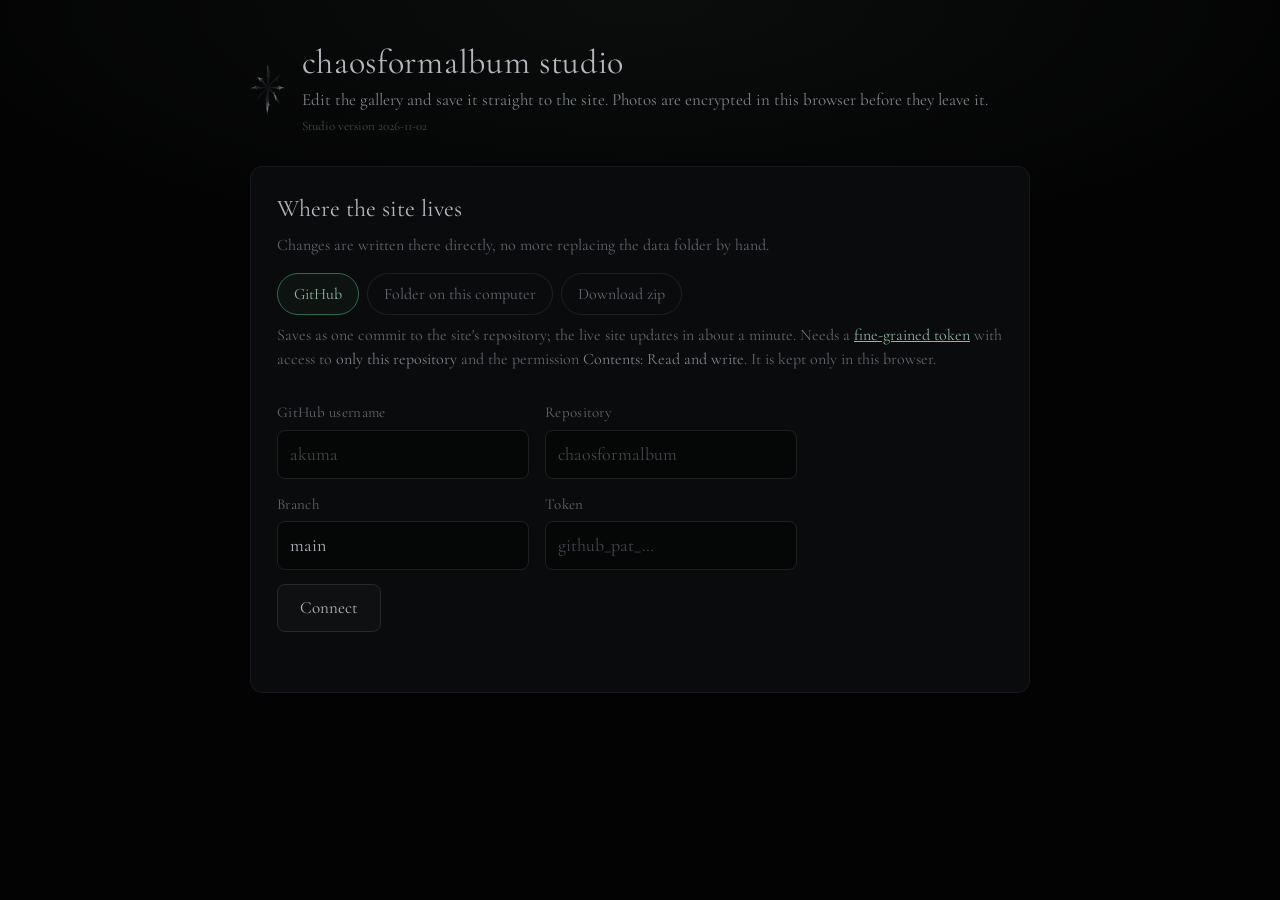
==== commit ce2c8fea: "Add files via upload" ====
--- a/tools/builder.html
+++ b/tools/builder.html
@@ -87,6 +87,15 @@
   .status.bad { color: var(--bad); }
   .status.good { color: var(--moss-text); }
 
+  /* ответ на Connect должен быть виден сразу */
+  #connect-status:not(:empty) {
+    margin-top: 16px; padding: 12px 14px; border: 1px solid #2a2d31; border-radius: 8px;
+    background: #101214; color: var(--pale); font-size: 18px;
+  }
+  #connect-status.good { border-color: var(--moss-hi); background: rgba(31, 74, 51, .25); color: #c3d6ca; }
+  #connect-status.bad { border-color: #6b4343; background: rgba(90, 40, 40, .25); color: #dcc0c0; }
+  .build { display: block; margin-top: 4px; font-size: 13px; color: var(--faint); }
+
   .tabs { display: flex; flex-wrap: wrap; gap: 8px; margin: 4px 0 6px; }
   .tab {
     padding: 8px 16px; border: 1px solid var(--field-line); border-radius: 999px; background: transparent;
@@ -131,6 +140,13 @@
   .ctrls button[data-a="vis"][aria-pressed="true"] { color: var(--bad); border-color: #3b2b2b; }
   .ctrls button[data-a="del"]:hover { border-color: #5a3b3b; color: #c49a9a; }
   .ctrls button:disabled { opacity: .25; cursor: default; }
+  .ctrls input[type=color] {
+    width: 36px; height: 36px; padding: 3px; border: 1px solid var(--field-line); border-radius: 8px;
+    background: #0e1011; cursor: pointer;
+  }
+  .ctrls input[type=color]::-webkit-color-swatch-wrapper { padding: 0; }
+  .ctrls input[type=color]::-webkit-color-swatch { border: 0; border-radius: 5px; }
+  .ctrls input[type=color]::-moz-color-swatch { border: 0; border-radius: 5px; }
   .empty { margin: 10px 0 0; color: var(--faint); }
 
   .preview { display: flex; gap: 12px; align-items: center; margin-top: 12px; color: var(--dim); font-size: 15px; }
@@ -195,6 +211,7 @@
     <div>
       <h1>chaosformalbum studio</h1>
       <p class="lead">Edit the gallery and save it straight to the site. Photos are encrypted in this browser before they leave it.</p>
+      <small class="build">Studio version 2026-11-02</small>
     </div>
   </header>
 
@@ -274,7 +291,7 @@
     <!-- 3. ФОТО -->
     <section class="step">
       <h2><span class="num">3</span>Photos</h2>
-      <p class="hint">Top to bottom, as on the site. Quotes around titles are added by the site. Hidden photos stay stored but are not shown.</p>
+      <p class="hint">Top to bottom, as on the site. Quotes around titles are added by the site. Hidden photos stay stored but are not shown. The color square sets the glow around a photo.</p>
       <ul class="list" id="list"></ul>
       <p class="empty" id="empty">No photos yet.</p>
     </section>
@@ -352,6 +369,10 @@
     return;
   }
 
+  // непредвиденная ошибка не должна выглядеть как «ничего не произошло»
+  window.addEventListener("error", function (e) { say("connect-status", "Error: " + e.message, "bad"); });
+  window.addEventListener("unhandledrejection", function (e) { say("connect-status", "Error: " + (e.reason && e.reason.message || e.reason), "bad"); });
+
   /* ================= состояние ================= */
   var S = {
     source: null,
@@ -393,17 +414,25 @@
       opts = opts || {};
       var headers = { "Authorization": "Bearer " + cfg.token, "Accept": opts.accept || "application/vnd.github+json", "X-GitHub-Api-Version": "2022-11-28" };
       if (opts.body) headers["Content-Type"] = "application/json";
-      return fetch(base + path, { method: opts.method || "GET", headers: headers, body: opts.body ? JSON.stringify(opts.body) : undefined, cache: "no-store" })
+      var ctl = new AbortController();
+      var timer = setTimeout(function () { ctl.abort(); }, opts.body ? 120000 : 20000);
+      return fetch(base + path, { method: opts.method || "GET", headers: headers, body: opts.body ? JSON.stringify(opts.body) : undefined, cache: "no-store", signal: ctl.signal })
         .then(function (r) {
+          clearTimeout(timer);
           if (opts.allow404 && r.status === 404) return null;
           if (!r.ok) {
             return r.text().then(function (t) {
               var msg = "GitHub " + r.status;
               try { msg += ": " + JSON.parse(t).message; } catch (e) { /* не json */ }
+              if (r.status === 403) msg = "The token cannot write to this repository. On GitHub, edit the token: Repository permissions → Contents → Read and write.";
               var err = new Error(msg); err.status = r.status; throw err;
             });
           }
           return opts.raw ? r.text() : r.json();
+        }, function (err) {
+          clearTimeout(timer);
+          if (err && err.name === "AbortError") throw new Error("GitHub did not answer in time. Check your internet connection and try again.");
+          throw new Error("Could not reach GitHub. Check your internet connection, VPN or ad blocker and try again.");
         });
     }
     function path(p) { return p.split("/").map(encodeURIComponent).join("/"); }
@@ -580,7 +609,7 @@
   });
 
   function connected(src) {
-    if (S.dirty && !confirm("You have unsaved changes. Switch anyway?")) return;
+    if (S.dirty && !confirm("You have unsaved changes. Switch anyway?")) { say("connect-status", "Stayed on the current connection."); return; }
     S.source = src;
     say("connect-status", "Connected: " + src.label, "good");
     $("unlock").hidden = false;
@@ -590,7 +619,8 @@
     var pw = recall("cfa.pw");
     if (pw && !$("unlock-pw").value) $("unlock-pw").value = pw;
     $("remember").checked = pw !== null || recall("cfa.remember") !== "0";
-    if (pw) unlock(pw); else $("unlock-pw").focus();
+    $("unlock").scrollIntoView({ behavior: "smooth", block: "center" });
+    if (pw) unlock(pw); else $("unlock-pw").focus({ preventScroll: true });
   }
 
   // GitHub
@@ -599,13 +629,19 @@
   $("gh-forget").hidden = !gh.token;
   function connectGitHub() {
     var cfg = {
-      owner: $("gh-owner").value.trim(), repo: $("gh-repo").value.trim(),
+      owner: $("gh-owner").value.trim().replace(/^@/, ""), repo: $("gh-repo").value.trim().replace(/\.git$/, ""),
       branch: $("gh-branch").value.trim() || "main", token: $("gh-token").value.trim()
     };
-    if (!cfg.owner || !cfg.repo || !cfg.token) { say("connect-status", "Fill in username, repository and token.", "bad"); return; }
+    // в поле репозитория могли вставить ссылку целиком
+    var link = cfg.repo.match(/github\.com\/([^/]+)\/([^/?#]+)/);
+    if (link) { cfg.owner = link[1]; cfg.repo = link[2]; }
+    function stop(text) { say("connect-status", text, "bad"); $("connect-status").scrollIntoView({ block: "nearest" }); }
+    if (!cfg.owner || !cfg.repo || !cfg.token) { stop("Fill in username, repository and token."); return; }
+    if (/[^\x21-\x7e]/.test(cfg.token)) { stop("The token contains spaces or non-Latin characters. Copy it from GitHub again."); return; }
     var src = GitHubSource(cfg);
     $("gh-connect").disabled = true;
     say("connect-status", "Connecting…");
+    $("connect-status").scrollIntoView({ block: "nearest" });
     src.check().then(function () {
       store("cfa.gh.owner", cfg.owner); store("cfa.gh.repo", cfg.repo); store("cfa.gh.branch", cfg.branch); store("cfa.gh.token", cfg.token);
       $("gh-forget").hidden = false;
@@ -613,7 +649,7 @@
     }).catch(function (err) {
       var m = err.status === 401 ? "The token was not accepted." :
               err.status === 404 ? "Repository or branch not found (or the token has no access to it)." : err.message;
-      say("connect-status", m, "bad");
+      stop(m);
     }).then(function () { $("gh-connect").disabled = false; });
   }
   $("gh-connect").addEventListener("click", connectGitHub);
@@ -765,6 +801,13 @@
   var EYE = '<svg viewBox="0 0 24 24"><path d="M2 12s3.6-7 10-7 10 7 10 7-3.6 7-10 7S2 12 2 12z"/><circle cx="12" cy="12" r="3"/></svg>';
   var EYE_OFF = '<svg viewBox="0 0 24 24"><path d="M3 3l18 18"/><path d="M10.6 5.1A10 10 0 0 1 12 5c6.4 0 10 7 10 7a17 17 0 0 1-3 3.8M6.3 6.3A17 17 0 0 0 2 12s3.6 7 10 7a9.6 9.6 0 0 0 4.4-1"/><path d="M9.9 9.9a3 3 0 0 0 4.2 4.2"/></svg>';
 
+  // цвет свечения хранится как [r, g, b]
+  function toHex(rgb) {
+    rgb = rgb || [160, 165, 175];
+    return "#" + rgb.map(function (v) { return ("0" + Math.round(v).toString(16)).slice(-2); }).join("");
+  }
+  function fromHex(h) { return [1, 3, 5].map(function (i) { return parseInt(h.substr(i, 2), 16); }); }
+
   function drawList() {
     var list = $("list");
     list.innerHTML = "";
@@ -776,6 +819,7 @@
         '<img alt="">' +
         '<div><input type="text" placeholder="Title (optional)"><small></small></div>' +
         '<div class="ctrls">' +
+        '<input type="color" data-a="glow" title="Glow color">' +
         '<button type="button" data-a="up" aria-label="Move up">↑</button>' +
         '<button type="button" data-a="down" aria-label="Move down">↓</button>' +
         '<button type="button" data-a="vis"></button>' +
@@ -791,6 +835,10 @@
       vis.setAttribute("aria-pressed", String(it.hidden));
       vis.setAttribute("aria-label", it.hidden ? "Show on the site" : "Hide from the site");
       vis.title = it.hidden ? "Hidden — click to show" : "Shown — click to hide";
+      var glow = li.querySelector('[data-a="glow"]');
+      glow.value = toHex(it.glow);
+      glow.setAttribute("aria-label", "Glow color of photo " + (i + 1));
+      glow.addEventListener("input", function () { it.glow = fromHex(glow.value); setDirty(true); });
       li.querySelector('[data-a="up"]').disabled = i === 0;
       li.querySelector('[data-a="down"]').disabled = i === S.items.length - 1;
       li.querySelector(".ctrls").addEventListener("click", function (e) {
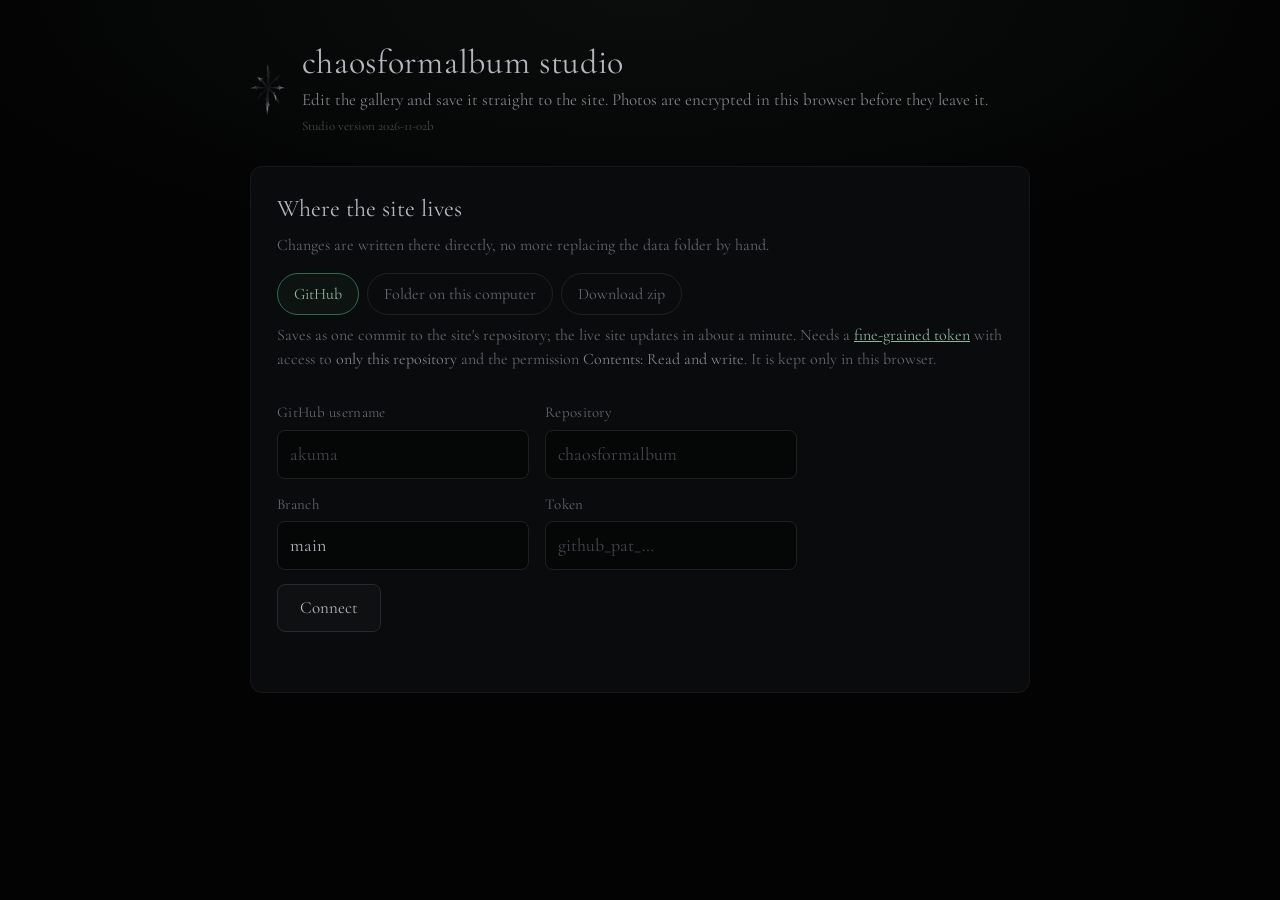
==== commit e40e4419: "Add files via upload" ====
--- a/tools/builder.html
+++ b/tools/builder.html
@@ -124,10 +124,10 @@
   .list { list-style: none; margin: 8px 0 0; padding: 0; }
   .item { display: grid; grid-template-columns: 72px 1fr auto; gap: 16px; align-items: center; padding: 12px 0; border-bottom: 1px solid #141618; }
   .item:last-child { border-bottom: 0; }
-  .item img { width: 72px; height: 72px; object-fit: cover; background: #08090a; display: block; border-radius: 6px; transition: opacity .2s, filter .2s; }
+  .item img, .item video { width: 72px; height: 72px; object-fit: cover; background: #08090a; display: block; border-radius: 6px; transition: opacity .2s, filter .2s; }
   .item input { max-width: none; }
   .item small { display: block; margin-top: 6px; color: var(--faint); font-size: 14px; }
-  .item.is-hidden img { opacity: .3; filter: grayscale(1); }
+  .item.is-hidden img, .item.is-hidden video { opacity: .3; filter: grayscale(1); }
   .item.is-hidden input { color: var(--faint); }
   .ctrls { display: flex; gap: 6px; }
   .ctrls button {
@@ -150,7 +150,7 @@
   .empty { margin: 10px 0 0; color: var(--faint); }
 
   .preview { display: flex; gap: 12px; align-items: center; margin-top: 12px; color: var(--dim); font-size: 15px; }
-  .preview img { width: 72px; height: 72px; object-fit: cover; border-radius: 6px; }
+  .preview img, .preview video { width: 72px; height: 72px; object-fit: cover; border-radius: 6px; }
   .radios { display: flex; flex-wrap: wrap; gap: 8px 18px; margin-top: 4px; }
   .radios label { display: inline-flex; align-items: center; gap: 8px; cursor: pointer; }
   .radios input { accent-color: var(--moss-hi); }
@@ -170,7 +170,7 @@
   /* проверка скримера */
   .scare { position: fixed; inset: 0; z-index: 100; background: #000; display: none; cursor: pointer; }
   .scare.is-on { display: block; }
-  .scare img { width: 100%; height: 100%; object-fit: cover; }
+  .scare img, .scare video { width: 100%; height: 100%; object-fit: cover; }
 
   .fatal { margin: 30vh auto 0; max-width: 34ch; text-align: center; color: var(--text); font-size: 20px; }
 
@@ -181,7 +181,7 @@
     .step { padding: 20px 18px 22px; }
     .grid2 { grid-template-columns: 1fr; }
     .item { grid-template-columns: 56px 1fr; }
-    .item img { width: 56px; height: 56px; }
+    .item img, .item video { width: 56px; height: 56px; }
     .ctrls { grid-column: 1 / -1; justify-content: flex-end; }
   }
 </style>
@@ -211,7 +211,7 @@
     <div>
       <h1>chaosformalbum studio</h1>
       <p class="lead">Edit the gallery and save it straight to the site. Photos are encrypted in this browser before they leave it.</p>
-      <small class="build">Studio version 2026-11-02</small>
+      <small class="build">Studio version 2026-11-02b</small>
     </div>
   </header>
 
@@ -299,10 +299,10 @@
     <!-- 4. ДОБАВИТЬ -->
     <section class="step">
       <h2><span class="num">4</span>Add photos</h2>
-      <p class="hint">New photos go to the end of the list. Phone model, GPS and other hidden data are removed from them.</p>
+      <p class="hint">New photos go to the end of the list. Phone model, GPS and other hidden data are removed from photos. GIFs and short videos (mp4, webm, mov, up to 35 MB) play on a loop without sound.</p>
       <label class="drop" id="drop">
-        <input type="file" id="files" accept="image/jpeg,image/png,image/webp,image/gif" multiple>
-        <span>Drop photos here or click to choose</span>
+        <input type="file" id="files" accept="image/jpeg,image/png,image/webp,image/gif,video/mp4,video/webm,video/quicktime,.mp4,.webm,.mov,.m4v" multiple>
+        <span>Drop photos, GIFs or videos here or click to choose</span>
       </label>
       <p class="status" id="add-status" role="status"></p>
     </section>
@@ -415,7 +415,7 @@
       var headers = { "Authorization": "Bearer " + cfg.token, "Accept": opts.accept || "application/vnd.github+json", "X-GitHub-Api-Version": "2022-11-28" };
       if (opts.body) headers["Content-Type"] = "application/json";
       var ctl = new AbortController();
-      var timer = setTimeout(function () { ctl.abort(); }, opts.body ? 120000 : 20000);
+      var timer = setTimeout(function () { ctl.abort(); }, opts.body ? 600000 : opts.raw ? 180000 : 20000);
       return fetch(base + path, { method: opts.method || "GET", headers: headers, body: opts.body ? JSON.stringify(opts.body) : undefined, cache: "no-store", signal: ctl.signal })
         .then(function (r) {
           clearTimeout(timer);
@@ -816,7 +816,6 @@
       var li = document.createElement("li");
       li.className = "item" + (it.hidden ? " is-hidden" : "");
       li.innerHTML =
-        '<img alt="">' +
         '<div><input type="text" placeholder="Title (optional)"><small></small></div>' +
         '<div class="ctrls">' +
         '<input type="color" data-a="glow" title="Glow color">' +
@@ -824,12 +823,12 @@
         '<button type="button" data-a="down" aria-label="Move down">↓</button>' +
         '<button type="button" data-a="vis"></button>' +
         '<button type="button" data-a="del" aria-label="Delete">✕</button></div>';
-      li.querySelector("img").src = it.url;
+      li.insertBefore(mediaEl(it), li.firstChild);
       var inp = li.querySelector("input");
       inp.value = it.title;
       inp.setAttribute("aria-label", "Title of photo " + (i + 1));
       inp.addEventListener("input", function () { it.title = inp.value; setDirty(true); drawScareOptions(); });
-      li.querySelector("small").textContent = (i + 1) + " · " + it.w + "×" + it.h + " · " + Math.round(it.bytes.length / 1024) + " KB" + (it.hidden ? " · hidden" : "");
+      li.querySelector("small").textContent = (i + 1) + " · " + it.w + "×" + it.h + " · " + sizeText(it.bytes.length) + (isVideo(it.type) ? " · video" : it.type === "image/gif" ? " · gif" : "") + (it.hidden ? " · hidden" : "");
       var vis = li.querySelector('[data-a="vis"]');
       vis.innerHTML = it.hidden ? EYE_OFF : EYE;
       vis.setAttribute("aria-pressed", String(it.hidden));
@@ -863,7 +862,10 @@
 
   /* ---- 4. добавить фото ---- */
   function addFiles(fileList) {
-    var files = Array.prototype.filter.call(fileList, function (f) { return /^image\//.test(f.type) || /\.(jpe?g|png|webp|gif)$/i.test(f.name); });
+    var files = Array.prototype.filter.call(fileList, function (f) { return /^(image|video)\//.test(f.type) || /\.(jpe?g|png|webp|gif|mp4|m4v|webm|mov)$/i.test(f.name); });
+    var big = files.filter(function (f) { return f.size > MAX_MEDIA; });
+    files = files.filter(function (f) { return f.size <= MAX_MEDIA; });
+    if (big.length) say("add-status", "Too big (over 35 MB), skipped: " + big.map(function (f) { return f.name; }).join(", ") + ". Make the video shorter or smaller.", "bad");
     if (!files.length) return;
     var n = 0;
     files.reduce(function (p, f) {
@@ -872,9 +874,9 @@
         return fromFile(f).then(function (it) { it.id = null; it.hidden = false; it.dirty = true; S.items.push(it); });
       });
     }, Promise.resolve()).then(function () {
-      say("add-status", "Added " + files.length + (files.length === 1 ? " photo" : " photos") + " to the end of the list.", "good");
+      say("add-status", "Added " + files.length + (files.length === 1 ? " file" : " files") + " to the end of the list." + (big.length ? " Skipped (over 35 MB): " + big.map(function (f) { return f.name; }).join(", ") + "." : ""), big.length ? "bad" : "good");
     }).catch(function (err) {
-      console.error(err); say("add-status", "Could not read one of the photos.", "bad");
+      console.error(err); say("add-status", "Could not read one of the files. If it is a video, try mp4 (H.264).", "bad");
     }).then(function () { setDirty(true); drawList(); });
   }
   $("files").addEventListener("change", function (e) { addFiles(e.target.files); e.target.value = ""; });
@@ -909,7 +911,7 @@
     $("scare-file-wrap").hidden = S.scareMode !== "file";
     var img = scareImage(), pv = $("scare-preview");
     pv.hidden = !img;
-    if (img) { pv.querySelector("img").src = img.url; pv.querySelector("span").textContent = img.w + "×" + img.h; }
+    if (img) { pv.replaceChild(mediaEl(img), pv.firstElementChild); pv.querySelector("span").textContent = img.w + "×" + img.h + (isVideo(img.type) ? " · video" : ""); }
   }
 
   function drawScare() {
@@ -925,7 +927,9 @@
   $("scare-file").addEventListener("change", function (e) {
     var f = e.target.files[0];
     if (!f) return;
-    fromFile(f).then(function (it) { it.id = null; it.dirty = true; S.scareFile = it; setDirty(true); drawScareOptions(); });
+    if (f.size > MAX_MEDIA) { alert("This file is over 35 MB. Pick a smaller one."); e.target.value = ""; return; }
+    fromFile(f).then(function (it) { it.id = null; it.dirty = true; S.scareFile = it; setDirty(true); drawScareOptions(); })
+      .catch(function (err) { console.error(err); alert("Could not read this file. If it is a video, try mp4 (H.264)."); });
   });
   Array.prototype.forEach.call(document.querySelectorAll('input[name="snd"]'), function (r) {
     r.addEventListener("change", function () { S.sound.mode = r.value; setDirty(true); drawScare(); });
@@ -952,11 +956,12 @@
     }
     var img = scareImage(), sc = $("scare");
     if (!img) return;
-    sc.querySelector("img").src = img.url;
+    sc.innerHTML = "";
+    sc.appendChild(mediaEl(img));
     sc.classList.add("is-on");
-    setTimeout(function () { sc.classList.remove("is-on"); }, 1600);
+    setTimeout(function () { sc.classList.remove("is-on"); sc.innerHTML = ""; }, 1600);
   });
-  $("scare").addEventListener("click", function () { $("scare").classList.remove("is-on"); });
+  $("scare").addEventListener("click", function () { $("scare").classList.remove("is-on"); $("scare").innerHTML = ""; });
 
   /* ================= сохранение ================= */
   $("save").addEventListener("click", function () {
@@ -1133,7 +1138,79 @@
     return [hue(p, q, h + 1 / 3), hue(p, q, h), hue(p, q, h - 1 / 3)].map(function (v) { return Math.round(v * 255); });
   }
 
+  var MAX_MEDIA = 35 * 1024 * 1024;
+  function isVideo(type) { return /^video\//.test(type || ""); }
+  function sizeText(n) { return n >= 1048576 ? (n / 1048576).toFixed(1) + " MB" : Math.round(n / 1024) + " KB"; }
+
+  // превью: картинка или зацикленное видео без звука
+  function mediaEl(it) {
+    var el;
+    if (isVideo(it.type)) {
+      el = document.createElement("video");
+      el.muted = true; el.loop = true; el.autoplay = true; el.playsInline = true;
+      el.setAttribute("muted", ""); el.setAttribute("playsinline", "");
+      el.src = it.url;
+      var p = el.play();
+      if (p && p.catch) p.catch(function () {});
+    } else {
+      el = document.createElement("img");
+      el.alt = "";
+      el.src = it.url;
+    }
+    return el;
+  }
+
+  // GIF: ставим бесконечный повтор (блок NETSCAPE2.0, счётчик 0), даже если гифку сохранили «один раз»
+  function loopGif(u8) {
+    try {
+      if (u8[0] !== 0x47 || u8[1] !== 0x49 || u8[2] !== 0x46) return u8;
+      var i = 13;
+      if (u8[10] & 0x80) i += 3 * (1 << ((u8[10] & 7) + 1));
+      // уже есть блок повтора: меняем счётчик на 0
+      for (var j = i; j < Math.min(u8.length - 19, i + 4096); j++) {
+        if (u8[j] === 0x21 && u8[j + 1] === 0xFF && u8[j + 2] === 0x0B &&
+            String.fromCharCode.apply(null, u8.subarray(j + 3, j + 14)) === "NETSCAPE2.0") {
+          var out = u8.slice();
+          out[j + 16] = 0; out[j + 17] = 0;
+          return out;
+        }
+      }
+      var block = new Uint8Array([0x21, 0xFF, 0x0B, 0x4E, 0x45, 0x54, 0x53, 0x43, 0x41, 0x50, 0x45, 0x32, 0x2E, 0x30, 0x03, 0x01, 0x00, 0x00, 0x00]);
+      var res = new Uint8Array(u8.length + block.length);
+      res.set(u8.subarray(0, i), 0);
+      res.set(block, i);
+      res.set(u8.subarray(i), i + block.length);
+      return res;
+    } catch (err) { return u8; }
+  }
+
+  // видео: размеры и цвет свечения по кадру из начала ролика
+  function videoInfo(url) {
+    return new Promise(function (res, rej) {
+      var v = document.createElement("video");
+      v.muted = true; v.playsInline = true; v.preload = "auto";
+      var done = false;
+      var t = setTimeout(function () { finish(); }, 15000);
+      function finish() {
+        if (done) return;
+        done = true; clearTimeout(t);
+        if (!v.videoWidth) { rej(new Error("Unsupported video")); return; }
+        var glow;
+        try { glow = glowOf(v); } catch (e) { glow = [160, 165, 175]; }
+        res({ w: v.videoWidth, h: v.videoHeight, glow: glow });
+        v.removeAttribute("src"); v.load();
+      }
+      v.onloadedmetadata = function () { v.currentTime = Math.min(0.5, (v.duration || 1) / 3); };
+      v.onseeked = finish;
+      v.onerror = function () { done = true; clearTimeout(t); rej(new Error("Unsupported video")); };
+      v.src = url;
+    });
+  }
+
   function guessType(name, u8) {
+    if (/\.(mp4|m4v)$/i.test(name)) return "video/mp4";
+    if (/\.webm$/i.test(name)) return "video/webm";
+    if (/\.mov$/i.test(name)) return "video/quicktime";
     if (u8[0] === 0xFF && u8[1] === 0xD8) return "image/jpeg";
     if (u8[0] === 0x89 && u8[1] === 0x50) return "image/png";
     if (u8[0] === 0x47 && u8[1] === 0x49) return "image/gif";
@@ -1149,11 +1226,17 @@
         ? reencode(new Blob([bytes], { type: type }))
         : Promise.resolve(stripJpeg(bytes));
     }
+    if (type === "image/gif" && !known) work = Promise.resolve(loopGif(bytes));
     return work.then(function (clean) {
       var blob = new Blob([clean], { type: type });
       var url = URL.createObjectURL(blob);
       if (known && known.w && known.glow) {
         return { uid: ++uidSeq, title: title, bytes: clean, type: type, w: known.w, h: known.h, glow: known.glow, url: url };
+      }
+      if (isVideo(type)) {
+        return videoInfo(url).then(function (vi) {
+          return { uid: ++uidSeq, title: title, bytes: clean, type: type, w: vi.w, h: vi.h, glow: vi.glow, url: url };
+        });
       }
       return createImageBitmap(blob).then(function (bmp) {
         var it = { uid: ++uidSeq, title: title, bytes: clean, type: type, w: bmp.width, h: bmp.height, glow: glowOf(bmp), url: url };
@@ -1167,7 +1250,9 @@
     return file.arrayBuffer().then(function (ab) {
       var u8 = new Uint8Array(ab);
       var title = file.name.replace(/\.[^.]+$/, "").replace(/[\s_-]*\d+$/, "");
-      return prepare(u8, file.type || guessType(file.name, u8), title, null);
+      var type = file.type || guessType(file.name, u8);
+      if (type === "video/x-m4v") type = "video/mp4";
+      return prepare(u8, type, title, null);
     });
   }
 
--- a/assets/site.css
+++ b/assets/site.css
@@ -282,51 +282,38 @@
 
 .wall {
   position: relative; z-index: 1;
-  width: min(600px, 64vw);       /* уже, чем раньше: вокруг фото нужно место для рамки */
+  width: min(720px, 100% - 32px);
   margin: clamp(72px, 14vh, 140px) auto 0;
 }
 
-/* --hw = высота/ширина фото; отступы под колючую проволоку сверху и снизу */
-.work { margin: 0; padding-top: calc(var(--hw, 1) * 20%); }
+.work { margin: 0; }
 
 .work__frame {
   position: relative;
   aspect-ratio: var(--ratio, 1);
   background: var(--soot);
 }
-/* Свечение в цвет фотографии */
+/* Свечение в цвет фотографии: прямоугольное, повторяет форму фото.
+   Цвет берётся из конструктора (у каждого фото свой). */
 .work__frame::before {
   content: "";
-  position: absolute; inset: -16% -14%;
+  position: absolute; inset: 0;
   z-index: -1;
   pointer-events: none;
-  background: radial-gradient(closest-side, var(--glow, rgba(160,165,175,.18)), transparent 100%);
-}
-.work__frame img {
+  box-shadow: 0 0 90px 34px var(--glow, rgba(160,165,175,.18));
+}
+.work__frame img, .work__frame video {
   display: block; width: 100%; height: 100%;
   object-fit: cover;
   opacity: 0;
   transition: opacity .7s var(--ease);
   -webkit-user-drag: none; user-select: none; -webkit-touch-callout: none;
 }
-.work__frame img.is-in { opacity: 1; }
-
-/* Рамка из колючей проволоки (assets/frame.png: чёрная проволока на белом).
-   invert делает фон чёрным, а screen убирает чёрное — остаётся только проволока.
-   Отступы подобраны так, чтобы проволока чуть заходила на края фото. */
-.work__frame::after {
-  content: "";
-  position: absolute;
-  /* проём рамки (1000×1500): проволока по x 220…770, по y 448…1052 */
-  top: -74.2%; bottom: -74.2%;
-  left: -40%; right: -41.8%;
-  pointer-events: none;
-  background: url(frame.png) center / 100% 100% no-repeat;
-  filter: invert(1) brightness(.34) contrast(1.2);   /* яркость проволоки: больше — светлее */
-  mix-blend-mode: screen;
-}
+.work__frame img.is-in, .work__frame video.is-in { opacity: 1; }
+.work__frame img, .work__frame video { filter: brightness(1.05); }  /* фото чуть светлее оригинала */
+
 .work__title {
-  margin-top: calc(var(--hw, 1) * 20% + 12px);  /* ниже нижней проволоки */
+  margin-top: 10px;              /* название сразу под фото */
   font-weight: 400;
   font-size: clamp(32px, 6vw, 52px);
   line-height: 1.1;
@@ -414,13 +401,13 @@
   cursor: pointer;
 }
 .scare.is-on { display: block; animation: scare-in 1.75s linear forwards; }
-.scare img {
+.scare img, .scare video {
   width: 100%; height: 100%;
   object-fit: cover;
   object-position: 50% 42%;
   transform: scale(1.12);
 }
-.scare.is-on img { animation: scare-shake 1.75s linear forwards; }
+.scare.is-on img, .scare.is-on video { animation: scare-shake 1.75s linear forwards; }
 @keyframes scare-in {
   0%   { opacity: 1; }
   82%  { opacity: 1; }
@@ -448,8 +435,8 @@
   .mark.is-glitch .mark__star, .mark.is-glitch .mark__ghost { animation: none; }
   .sigil.is-calling { animation: none; filter: drop-shadow(0 0 12px rgba(47,107,74,.8)); }
   .end__hint { transition: none; }
-  .scare.is-on img { animation: none; transform: scale(1.05); filter: contrast(1.4); }
-  .work__frame img { transition: none; }
+  .scare.is-on img, .scare.is-on video { animation: none; transform: scale(1.05); filter: contrast(1.4); }
+  .work__frame img, .work__frame video { transition: none; }
 }
 
 @media (max-width: 520px) {
@@ -457,7 +444,8 @@
   .top { padding-top: 20px; }
   .brand { font-size: 19px; gap: 10px; }
   .brand .star { height: 28px; }
-  .wall { width: 66vw; }
+  .work__title { margin-top: 8px; }
+  .work__frame::before { box-shadow: 0 0 50px 18px var(--glow, rgba(160,165,175,.18)); }
   .sigil { width: 42px; height: 54px; bottom: calc(16px + env(safe-area-inset-bottom)); right: calc(16px + env(safe-area-inset-right)); }
   .sigil.is-left { left: calc(16px + env(safe-area-inset-left)); }
 }
